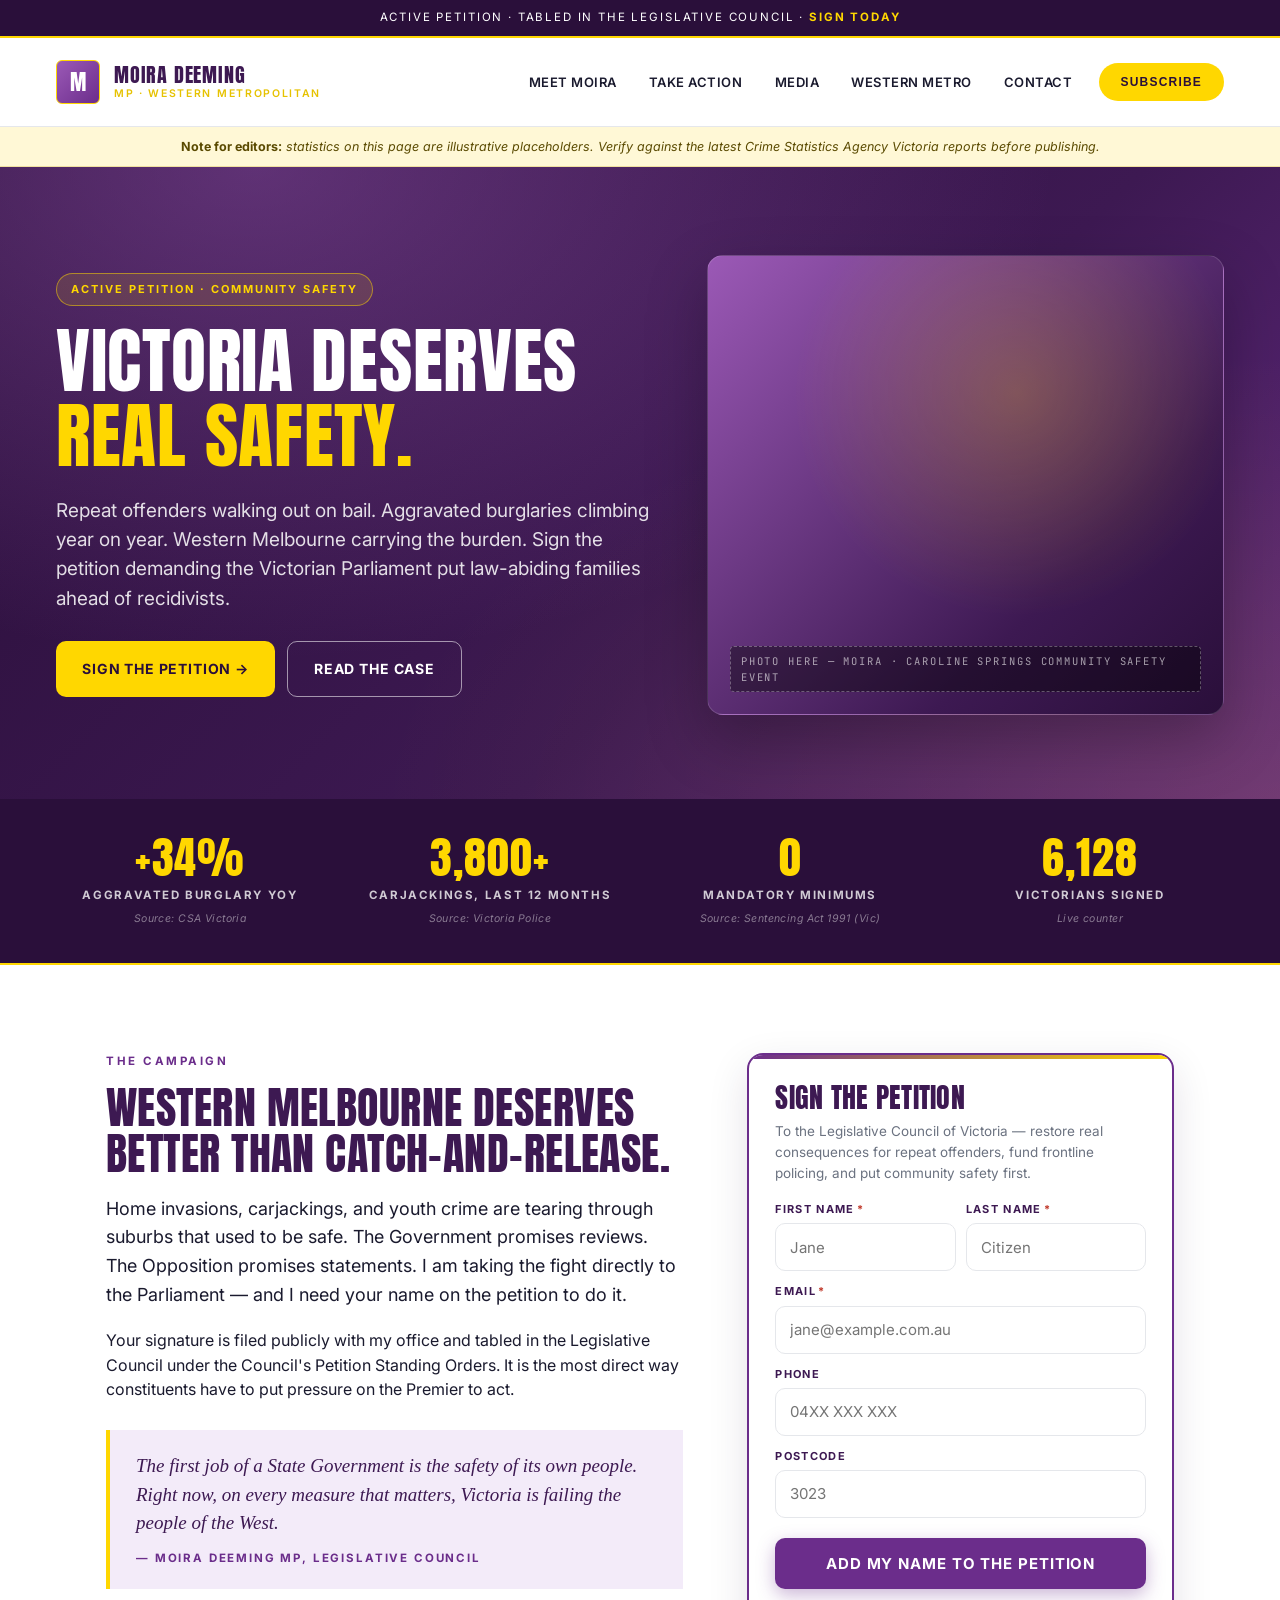
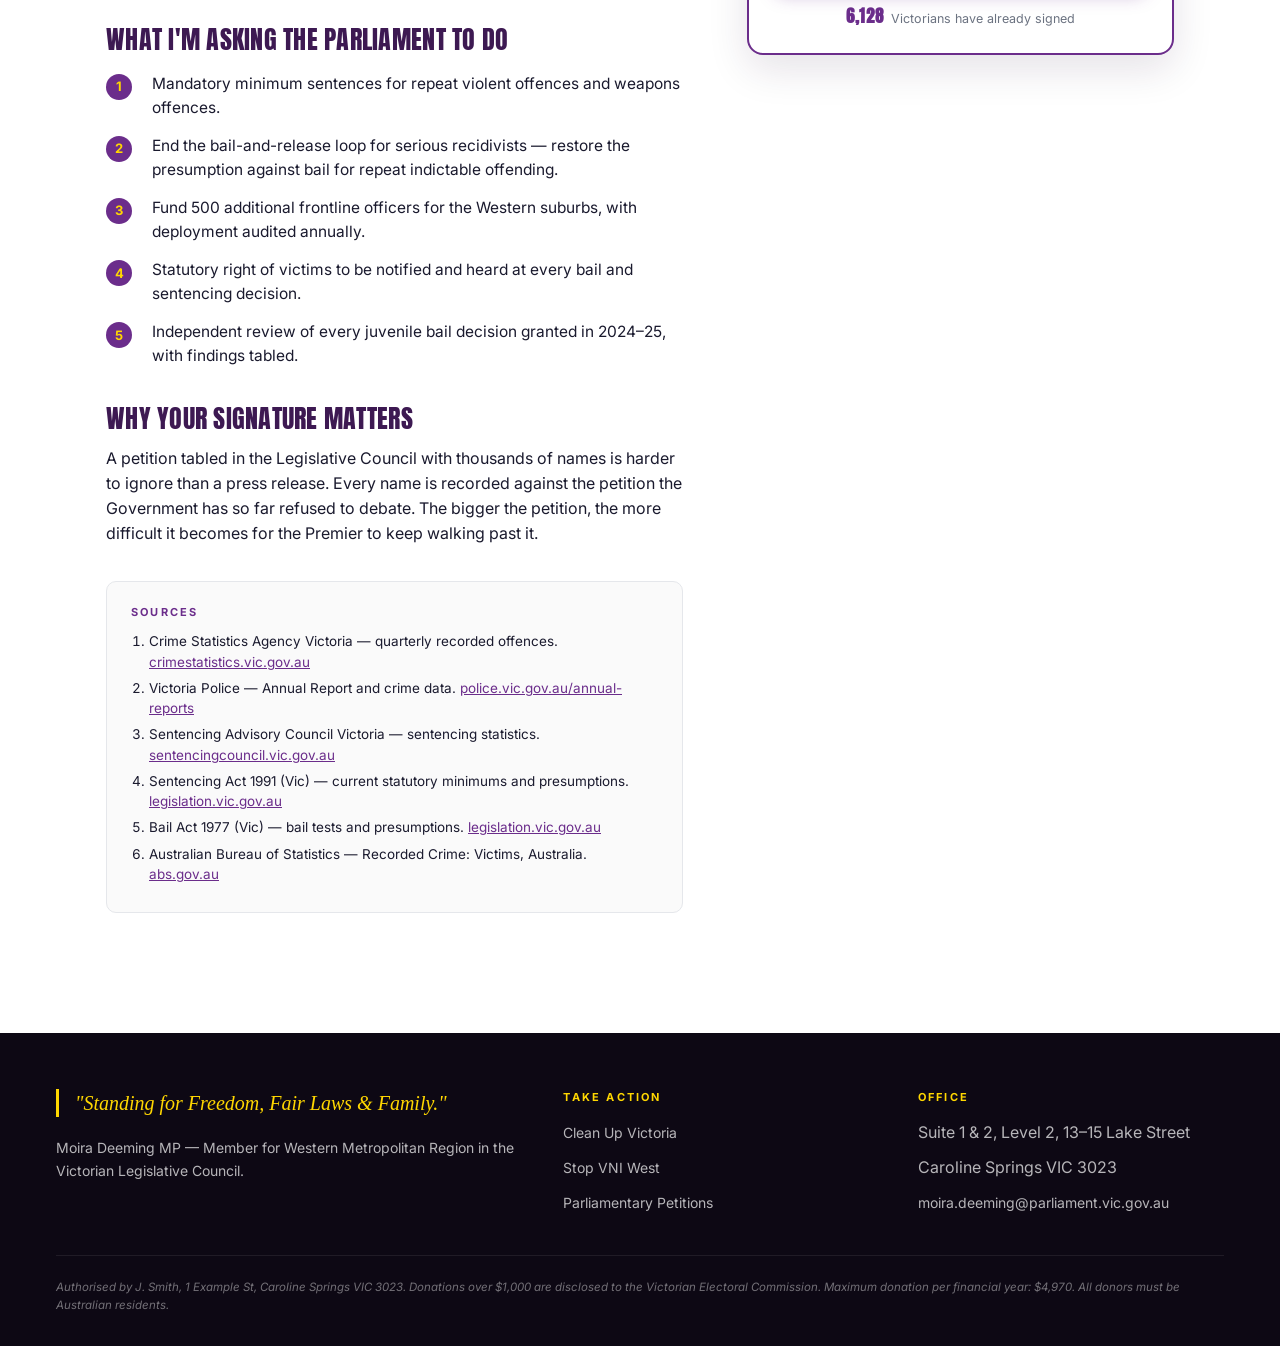
==== cleanupvictoria/index.html @ 0362445c "Rebuild petition pages: unified design, sourced facts, CN form receiver Both /cleanupvictoria and /n" ====
<!DOCTYPE html>
<html lang="en">
<head>
<meta charset="UTF-8" />
<meta name="viewport" content="width=device-width, initial-scale=1.0" />
<title>Victoria Deserves Real Safety — Sign the Petition</title>
<link rel="preconnect" href="https://fonts.googleapis.com" />
<link rel="preconnect" href="https://fonts.gstatic.com" crossorigin />
<link rel="stylesheet" href="https://fonts.googleapis.com/css2?family=Anton&family=Inter:wght@400;500;600;700;800&family=JetBrains+Mono:wght@400;500&display=swap" />
<link rel="stylesheet" href="../petition.css" />
</head>
<body>

<div class="topbar">Active Petition · Tabled in the Legislative Council · <b>Sign Today</b></div>

<nav class="nav">
  <div class="brand">
    <div class="crest">M</div>
    <div class="name">Moira Deeming<small>MP · Western Metropolitan</small></div>
  </div>
  <div class="links">
    <a href="#">Meet Moira</a>
    <a href="#">Take Action</a>
    <a href="#">Media</a>
    <a href="#">Western Metro</a>
    <a href="#">Contact</a>
    <button class="donate">Subscribe</button>
  </div>
</nav>

<div class="verify-banner">
  <b>Note for editors:</b> statistics on this page are illustrative placeholders. Verify against the latest Crime Statistics Agency Victoria reports before publishing.
</div>

<section class="hero">
  <div class="hero-grid">
    <div>
      <span class="eyebrow">Active Petition · Community Safety</span>
      <h1>Victoria deserves <span class="gold-word">real safety.</span></h1>
      <p class="lede">
        Repeat offenders walking out on bail. Aggravated burglaries climbing year on year. Western Melbourne carrying the burden. Sign the petition demanding the Victorian Parliament put law-abiding families ahead of recidivists.
      </p>
      <div class="hero-cta-row">
        <a href="#sign" class="btn btn-gold">Sign the Petition →</a>
        <a href="#why" class="btn btn-outline-white">Read the Case</a>
      </div>
    </div>
    <div class="hero-photo" aria-label="Photo placeholder — Moira at a Western Melbourne community safety event">
      <span class="photo-tag">PHOTO HERE — Moira · Caroline Springs community safety event</span>
    </div>
  </div>
</section>

<section class="stats-strip">
  <div class="stats-row">
    <div class="stat"><div class="num">+34%</div><div class="lbl">Aggravated Burglary YoY</div><div class="src">Source: CSA Victoria</div></div>
    <div class="stat"><div class="num">3,800+</div><div class="lbl">Carjackings, Last 12 Months</div><div class="src">Source: Victoria Police</div></div>
    <div class="stat"><div class="num">0</div><div class="lbl">Mandatory Minimums</div><div class="src">Source: Sentencing Act 1991 (Vic)</div></div>
    <div class="stat"><div class="num" id="stat-sigs">6,128</div><div class="lbl">Victorians Signed</div><div class="src">Live counter</div></div>
  </div>
</section>

<section class="body-grid" id="why">
  <div class="arg">
    <div class="section-label">The Campaign</div>
    <h2>Western Melbourne deserves better than catch-and-release.</h2>
    <p class="lede">
      Home invasions, carjackings, and youth crime are tearing through suburbs that used to be safe. The Government promises reviews. The Opposition promises statements. I am taking the fight directly to the Parliament — and I need your name on the petition to do it.
    </p>
    <p>
      Your signature is filed publicly with my office and tabled in the Legislative Council under the Council's Petition Standing Orders. It is the most direct way constituents have to put pressure on the Premier to act.
    </p>

    <div class="quotebox">
      The first job of a State Government is the safety of its own people. Right now, on every measure that matters, Victoria is failing the people of the West.
      <cite>— Moira Deeming MP, Legislative Council</cite>
    </div>

    <h3>What I'm asking the Parliament to do</h3>
    <ul class="points">
      <li><span class="marker">1</span><span>Mandatory minimum sentences for repeat violent offences and weapons offences.</span></li>
      <li><span class="marker">2</span><span>End the bail-and-release loop for serious recidivists — restore the presumption against bail for repeat indictable offending.</span></li>
      <li><span class="marker">3</span><span>Fund 500 additional frontline officers for the Western suburbs, with deployment audited annually.</span></li>
      <li><span class="marker">4</span><span>Statutory right of victims to be notified and heard at every bail and sentencing decision.</span></li>
      <li><span class="marker">5</span><span>Independent review of every juvenile bail decision granted in 2024–25, with findings tabled.</span></li>
    </ul>

    <h3>Why your signature matters</h3>
    <p>
      A petition tabled in the Legislative Council with thousands of names is harder to ignore than a press release. Every name is recorded against the petition the Government has so far refused to debate. The bigger the petition, the more difficult it becomes for the Premier to keep walking past it.
    </p>

    <div class="sources">
      <h4>Sources</h4>
      <ol>
        <li>Crime Statistics Agency Victoria — quarterly recorded offences. <a href="https://www.crimestatistics.vic.gov.au/" target="_blank" rel="noopener">crimestatistics.vic.gov.au</a></li>
        <li>Victoria Police — Annual Report and crime data. <a href="https://www.police.vic.gov.au/annual-reports" target="_blank" rel="noopener">police.vic.gov.au/annual-reports</a></li>
        <li>Sentencing Advisory Council Victoria — sentencing statistics. <a href="https://www.sentencingcouncil.vic.gov.au/" target="_blank" rel="noopener">sentencingcouncil.vic.gov.au</a></li>
        <li>Sentencing Act 1991 (Vic) — current statutory minimums and presumptions. <a href="https://www.legislation.vic.gov.au/in-force/acts/sentencing-act-1991" target="_blank" rel="noopener">legislation.vic.gov.au</a></li>
        <li>Bail Act 1977 (Vic) — bail tests and presumptions. <a href="https://www.legislation.vic.gov.au/in-force/acts/bail-act-1977" target="_blank" rel="noopener">legislation.vic.gov.au</a></li>
        <li>Australian Bureau of Statistics — Recorded Crime: Victims, Australia. <a href="https://www.abs.gov.au/statistics/people/crime-and-justice" target="_blank" rel="noopener">abs.gov.au</a></li>
      </ol>
    </div>
  </div>

  <aside class="petition-wrap" id="sign">
    <div class="petition">
      <div id="petition-form-wrap">
        <h3>Sign the Petition</h3>
        <p class="pet-lede">
          To the Legislative Council of Victoria — restore real consequences for repeat offenders, fund frontline policing, and put community safety first.
        </p>

        <form id="pet-form" novalidate>
          <div class="row-2">
            <div class="field">
              <label for="f-first">First Name<span class="req">*</span></label>
              <input id="f-first" name="first_name" autocomplete="given-name" placeholder="Jane" />
              <span class="err" id="e-first" style="display:none">Required</span>
            </div>
            <div class="field">
              <label for="f-last">Last Name<span class="req">*</span></label>
              <input id="f-last" name="last_name" autocomplete="family-name" placeholder="Citizen" />
              <span class="err" id="e-last" style="display:none">Required</span>
            </div>
          </div>

          <div class="field">
            <label for="f-email">Email<span class="req">*</span></label>
            <input id="f-email" name="email" type="email" autocomplete="email" placeholder="jane@example.com.au" />
            <span class="err" id="e-email" style="display:none">Valid email required</span>
          </div>

          <div class="field">
            <label for="f-phone">Phone</label>
            <input id="f-phone" name="phone" type="tel" autocomplete="tel" placeholder="04XX XXX XXX" />
          </div>

          <div class="field">
            <label for="f-postcode">Postcode</label>
            <input id="f-postcode" name="postcode" inputmode="numeric" maxlength="4" autocomplete="postal-code" placeholder="3023" />
          </div>

          <button class="sign-btn" type="submit" id="f-submit">Add My Name to the Petition</button>
          <div class="counter">
            <b id="form-counter">6,128</b> Victorians have already signed
          </div>
          <div class="fail-msg" id="fail-msg" style="display:none">
            We couldn't submit your signature. Please check your connection and try again.
          </div>
        </form>
      </div>

      <div id="petition-thanks" style="display:none">
        <div class="thanks">
          <div class="thanks-tick">✓</div>
          <h3 id="thanks-name">Thank you.</h3>
          <p>Your signature has been added to the petition. Now help build the pressure — share it with your community.</p>
          <div class="share-row">
            <button onclick="window.open('https://www.facebook.com/sharer/sharer.php?u=' + encodeURIComponent(location.href), '_blank')">Facebook</button>
            <button onclick="window.open('https://twitter.com/intent/tweet?url=' + encodeURIComponent(location.href) + '&text=' + encodeURIComponent('I just signed the petition: Victoria deserves real safety.'), '_blank')">Post</button>
            <button id="copy-btn">Copy Link</button>
          </div>
        </div>
      </div>
    </div>
  </aside>
</section>

<footer class="footer">
  <div class="footer-grid">
    <div>
      <div class="pull">"Standing for Freedom, Fair Laws &amp; Family."</div>
      <p>Moira Deeming MP — Member for Western Metropolitan Region in the Victorian Legislative Council.</p>
    </div>
    <div>
      <h5>Take Action</h5>
      <ul>
        <li><a href="/cleanupvictoria">Clean Up Victoria</a></li>
        <li><a href="/notowers">Stop VNI West</a></li>
        <li><a href="#">Parliamentary Petitions</a></li>
      </ul>
    </div>
    <div>
      <h5>Office</h5>
      <ul>
        <li>Suite 1 &amp; 2, Level 2, 13–15 Lake Street</li>
        <li>Caroline Springs VIC 3023</li>
        <li><a href="mailto:moira.deeming@parliament.vic.gov.au">moira.deeming@parliament.vic.gov.au</a></li>
      </ul>
    </div>
  </div>
  <div class="vec">
    Authorised by J. Smith, 1 Example St, Caroline Springs VIC 3023.
    Donations over $1,000 are disclosed to the Victorian Electoral Commission.
    Maximum donation per financial year: $4,970. All donors must be Australian residents.
  </div>
</footer>

<script>
  (function () {
    var RECEIVER = 'https://teller.campaignnucleus.com/forms/receiver/d773f558-7154-4c62-9d50-731d0548a97b';

    // Live counter
    var counter = 6128;
    var counterEls = [document.getElementById('stat-sigs'), document.getElementById('form-counter')];
    function render() {
      counterEls.forEach(function (el) { if (el) el.textContent = counter.toLocaleString(); });
    }
    setInterval(function () { counter += Math.floor(Math.random() * 3) + 1; render(); }, 5000);
    render();

    // Postcode digits-only
    var postI = document.getElementById('f-postcode');
    postI.addEventListener('input', function () { postI.value = postI.value.replace(/\D/g, '').slice(0, 4); });

    function showErr(id, on) {
      var e = document.getElementById('e-' + id);
      var f = document.getElementById('f-' + id);
      if (e) e.style.display = on ? 'block' : 'none';
      if (f) f.classList.toggle('error', on);
    }

    var form = document.getElementById('pet-form');
    var btn = document.getElementById('f-submit');
    var fail = document.getElementById('fail-msg');

    form.addEventListener('submit', function (e) {
      e.preventDefault();
      fail.style.display = 'none';

      var first = document.getElementById('f-first').value.trim();
      var last = document.getElementById('f-last').value.trim();
      var email = document.getElementById('f-email').value.trim();

      var ok = true;
      if (!first) { showErr('first', true); ok = false; } else showErr('first', false);
      if (!last) { showErr('last', true); ok = false; } else showErr('last', false);
      if (!/.+@.+\..+/.test(email)) { showErr('email', true); ok = false; } else showErr('email', false);
      if (!ok) return;

      btn.disabled = true; btn.textContent = 'Submitting…';

      var fd = new FormData(form);

      fetch(RECEIVER, { method: 'POST', body: fd, mode: 'no-cors' })
        .then(function () {
          document.getElementById('petition-form-wrap').style.display = 'none';
          document.getElementById('petition-thanks').style.display = 'block';
          document.getElementById('thanks-name').textContent = 'Thank you, ' + (first || 'friend') + '.';
          counter += 1; render();
        })
        .catch(function () {
          btn.disabled = false; btn.textContent = 'Add My Name to the Petition';
          fail.style.display = 'block';
        });
    });

    var copyBtn = document.getElementById('copy-btn');
    if (copyBtn) {
      copyBtn.addEventListener('click', function (e) {
        if (navigator.clipboard) navigator.clipboard.writeText(location.href);
        e.currentTarget.textContent = 'Copied';
        setTimeout(function () { e.currentTarget.textContent = 'Copy Link'; }, 1500);
      });
    }
  })();
</script>

</body>
</html>
---- petition.css ----
/* Shared petition page styles — Moira Deeming MP campaigns */

:root {
  --purple: #6B2D8B;
  --purple-deep: #3D1952;
  --purple-darkest: #2A0F3A;
  --purple-accent: #9B59B6;
  --purple-faint: #F3EBF9;
  --gold: #FFD700;
  --gold-dark: #E6C200;
  --white: #FFFFFF;
  --charcoal: #1A1A2E;
  --grey: #6B7280;
  --grey-light: #E5E7EB;
  --red: #c0392b;
}

* { box-sizing: border-box; -webkit-tap-highlight-color: transparent; }
html, body { margin: 0; padding: 0; }
body {
  background: #fff;
  color: var(--charcoal);
  font-family: 'Inter', system-ui, -apple-system, sans-serif;
  font-size: 16px;
  line-height: 1.55;
  -webkit-font-smoothing: antialiased;
  text-rendering: optimizeLegibility;
}
a { color: var(--purple); }

/* ── Top bar ── */
.topbar {
  background: var(--purple-darkest);
  color: #fff;
  padding: 9px 0;
  font-size: 11.5px;
  letter-spacing: 0.16em;
  text-transform: uppercase;
  text-align: center;
  border-bottom: 2px solid var(--gold);
}
.topbar b { color: var(--gold); font-weight: 700; }

/* ── Nav ── */
.nav {
  background: #fff;
  border-bottom: 1px solid var(--grey-light);
  padding: 22px 56px;
  display: flex;
  align-items: center;
  justify-content: space-between;
}
.nav .brand { display: flex; align-items: center; gap: 14px; cursor: pointer; }
.nav .crest {
  width: 44px; height: 44px;
  border-radius: 6px;
  background: linear-gradient(135deg, var(--purple-accent), var(--purple));
  color: #fff;
  display: flex; align-items: center; justify-content: center;
  font-family: 'Anton', sans-serif;
  font-size: 22px;
  border: 1.5px solid var(--gold);
}
.nav .name {
  font-family: 'Anton', sans-serif;
  font-size: 20px;
  letter-spacing: 0.04em;
  text-transform: uppercase;
  color: var(--purple-deep);
  line-height: 1;
}
.nav .name small {
  display: block;
  font-family: 'Inter', sans-serif;
  font-size: 10.5px;
  font-weight: 600;
  letter-spacing: 0.16em;
  color: var(--gold-dark);
  text-transform: uppercase;
  margin-top: 4px;
}
.nav .links { display: flex; gap: 4px; align-items: center; }
.nav .links a {
  color: var(--charcoal);
  text-decoration: none;
  font-size: 13px;
  font-weight: 600;
  letter-spacing: 0.04em;
  text-transform: uppercase;
  padding: 10px 14px;
  border-radius: 6px;
}
.nav .links a:hover { background: var(--purple-faint); color: var(--purple-deep); }
.nav .donate {
  margin-left: 8px;
  background: var(--gold);
  color: var(--purple-darkest);
  padding: 12px 22px;
  border-radius: 999px;
  font-size: 12px;
  font-weight: 800;
  letter-spacing: 0.1em;
  text-transform: uppercase;
  border: none;
  cursor: pointer;
  transition: background 0.15s, transform 0.12s;
}
.nav .donate:hover { background: var(--gold-dark); transform: translateY(-1px); }

/* ── Hero ── */
.hero {
  position: relative;
  padding: 88px 56px 84px;
  color: #fff;
  overflow: hidden;
  background:
    radial-gradient(ellipse at 20% 0%, rgba(155,89,182,0.45), transparent 55%),
    radial-gradient(ellipse at 100% 100%, rgba(255,215,0,0.1), transparent 50%),
    linear-gradient(135deg, var(--purple-darkest), var(--purple-deep) 60%, var(--purple) 110%);
}
.hero-grid {
  max-width: 1180px;
  margin: 0 auto;
  display: grid;
  grid-template-columns: 1.15fr 1fr;
  gap: 56px;
  align-items: center;
}
.eyebrow {
  display: inline-block;
  font-family: 'Inter', sans-serif;
  font-size: 11px;
  font-weight: 700;
  letter-spacing: 0.18em;
  text-transform: uppercase;
  color: var(--gold);
  background: rgba(255,215,0,0.12);
  border: 1px solid rgba(255,215,0,0.5);
  padding: 7px 14px;
  border-radius: 999px;
  margin-bottom: 18px;
  white-space: nowrap;
}
.hero h1 {
  font-family: 'Anton', sans-serif;
  font-weight: 400;
  font-size: clamp(44px, 5.6vw, 72px);
  line-height: 1.04;
  letter-spacing: 0.01em;
  text-transform: uppercase;
  margin: 0 0 22px;
  color: #fff;
  text-wrap: balance;
}
.hero h1 .gold-word { color: var(--gold); }
.hero .lede {
  font-size: 19px;
  line-height: 1.55;
  color: rgba(255,255,255,0.86);
  max-width: 56ch;
  margin: 0 0 28px;
}
.hero-cta-row { display: flex; gap: 12px; flex-wrap: wrap; }

/* Hero image placeholder — drop in real photography here */
.hero-photo {
  height: 460px;
  border-radius: 16px;
  background:
    radial-gradient(circle at 60% 30%, rgba(255,215,0,0.22), transparent 50%),
    linear-gradient(135deg, var(--purple-accent), var(--purple-deep) 70%, var(--purple-darkest));
  border: 1px solid rgba(255,255,255,0.15);
  position: relative;
  overflow: hidden;
  display: flex;
  align-items: flex-end;
  padding: 22px;
  box-shadow: 0 24px 60px rgba(0,0,0,0.25);
}
.hero-photo .photo-tag {
  font-family: 'JetBrains Mono', 'SF Mono', monospace;
  font-size: 10.5px;
  letter-spacing: 0.18em;
  color: rgba(255,255,255,0.6);
  text-transform: uppercase;
  background: rgba(0,0,0,0.4);
  border: 1px dashed rgba(255,255,255,0.3);
  padding: 6px 10px;
  border-radius: 4px;
}

/* ── Buttons ── */
.btn {
  display: inline-flex; align-items: center; justify-content: center;
  gap: 8px;
  font-family: 'Inter', sans-serif;
  font-weight: 700;
  font-size: 14px;
  letter-spacing: 0.06em;
  text-transform: uppercase;
  padding: 16px 26px;
  border-radius: 10px;
  border: none;
  cursor: pointer;
  text-decoration: none;
  transition: background 0.15s, transform 0.12s, box-shadow 0.12s;
}
.btn-gold { background: var(--gold); color: var(--purple-darkest); }
.btn-gold:hover { background: var(--gold-dark); transform: translateY(-1px); }
.btn-outline-white {
  background: transparent; color: #fff;
  border: 1.5px solid rgba(255,255,255,0.55);
}
.btn-outline-white:hover { background: rgba(255,255,255,0.06); border-color: #fff; }
.btn-purple {
  background: var(--purple); color: #fff;
  box-shadow: 0 6px 18px rgba(107,45,139,0.35);
}
.btn-purple:hover { background: var(--purple-deep); }

/* ── Verify-stats banner ── */
.verify-banner {
  background: #fff8d6;
  border-bottom: 1px solid #f0e0a0;
  color: #5a4a00;
  text-align: center;
  font-size: 12.5px;
  padding: 10px 24px;
  font-style: italic;
}
.verify-banner b { font-style: normal; font-weight: 700; }

/* ── Stats strip ── */
.stats-strip {
  background: var(--purple-darkest);
  color: #fff;
  padding: 36px 56px;
  border-bottom: 2px solid var(--gold);
}
.stats-row {
  max-width: 1180px;
  margin: 0 auto;
  display: grid;
  grid-template-columns: repeat(4, 1fr);
  gap: 32px;
}
.stat { text-align: center; }
.stat .num {
  font-family: 'Anton', sans-serif;
  font-size: 44px;
  color: var(--gold);
  letter-spacing: 0.02em;
  line-height: 1;
  font-variant-numeric: tabular-nums;
}
.stat .lbl {
  margin-top: 8px;
  font-size: 11.5px;
  font-weight: 700;
  letter-spacing: 0.14em;
  text-transform: uppercase;
  color: rgba(255,255,255,0.78);
}
.stat .src {
  margin-top: 6px;
  font-size: 10.5px;
  letter-spacing: 0.04em;
  color: rgba(255,255,255,0.45);
  font-style: italic;
}

/* ── Body grid ── */
.body-grid {
  max-width: 1180px;
  margin: 0 auto;
  padding: 88px 56px;
  display: grid;
  grid-template-columns: 1.15fr 0.85fr;
  gap: 64px;
  align-items: start;
}
.arg .section-label {
  font-family: 'Inter', sans-serif;
  font-size: 11.5px;
  font-weight: 700;
  letter-spacing: 0.22em;
  text-transform: uppercase;
  color: var(--purple);
  margin-bottom: 14px;
}
.arg h2 {
  font-family: 'Anton', sans-serif;
  font-weight: 400;
  font-size: 44px;
  line-height: 1.04;
  margin: 0 0 18px;
  color: var(--purple-deep);
  letter-spacing: 0.01em;
  text-transform: uppercase;
  text-wrap: balance;
}
.arg h3 {
  font-family: 'Anton', sans-serif;
  font-weight: 400;
  font-size: 26px;
  line-height: 1.1;
  margin: 36px 0 14px;
  color: var(--purple-deep);
  letter-spacing: 0.01em;
  text-transform: uppercase;
}
.arg p { margin: 0 0 18px; color: var(--charcoal); font-size: 16px; }
.arg p.lede { font-size: 18px; line-height: 1.6; color: var(--charcoal); }

.arg ul.points {
  list-style: none; padding: 0; margin: 18px 0 24px;
  display: flex; flex-direction: column; gap: 14px;
}
.arg ul.points li {
  display: grid; grid-template-columns: 32px 1fr; gap: 14px;
  font-size: 15.5px;
  line-height: 1.55;
}
.arg ul.points .marker {
  width: 26px; height: 26px;
  background: var(--purple);
  color: var(--gold);
  border-radius: 999px;
  display: flex; align-items: center; justify-content: center;
  font-weight: 700;
  font-size: 13px;
  margin-top: 2px;
  flex-shrink: 0;
}

.quotebox {
  background: var(--purple-faint);
  border-left: 4px solid var(--gold);
  padding: 22px 26px;
  margin: 28px 0;
  font-family: Georgia, serif;
  font-style: italic;
  font-size: 19px;
  line-height: 1.5;
  color: var(--purple-deep);
}
.quotebox cite {
  display: block;
  margin-top: 12px;
  font-family: 'Inter', sans-serif;
  font-style: normal;
  font-size: 11.5px;
  font-weight: 700;
  letter-spacing: 0.16em;
  text-transform: uppercase;
  color: var(--purple);
}

/* ── Sources block ── */
.sources {
  margin-top: 36px;
  padding: 22px 24px;
  background: #fafafa;
  border: 1px solid var(--grey-light);
  border-radius: 10px;
  font-size: 13.5px;
  color: var(--charcoal);
}
.sources h4 {
  font-size: 11px; font-weight: 700;
  letter-spacing: 0.2em; text-transform: uppercase;
  color: var(--purple); margin: 0 0 10px;
}
.sources ol { padding-left: 18px; margin: 0; }
.sources li { margin-bottom: 6px; line-height: 1.5; }
.sources a { color: var(--purple); text-decoration: underline; }

/* ── Petition card ── */
.petition-wrap { position: sticky; top: 32px; }
.petition {
  background: #fff;
  border: 2px solid var(--purple);
  border-radius: 16px;
  padding: 28px 26px 24px;
  box-shadow: 0 14px 40px rgba(42,15,58,0.12);
  position: relative;
  overflow: hidden;
}
.petition::before {
  content: '';
  position: absolute; top: 0; left: 0; right: 0; height: 4px;
  background: linear-gradient(90deg, var(--purple), var(--gold));
}
.petition h3 {
  font-family: 'Anton', sans-serif;
  font-weight: 400;
  font-size: 28px;
  line-height: 1.05;
  letter-spacing: 0.01em;
  margin: 0 0 8px;
  color: var(--purple-deep);
  text-transform: uppercase;
}
.petition .pet-lede {
  font-size: 13.5px;
  line-height: 1.55;
  color: var(--grey);
  margin: 0 0 18px;
}
.field {
  margin-bottom: 12px;
  display: flex; flex-direction: column; gap: 5px;
}
.field label {
  font-size: 11px;
  font-weight: 700;
  letter-spacing: 0.12em;
  text-transform: uppercase;
  color: var(--purple-deep);
}
.field label .req { color: var(--red); margin-left: 2px; }
.field input {
  height: 48px;
  padding: 0 14px;
  font-family: 'Inter', sans-serif;
  font-size: 15px;
  border: 1.5px solid var(--grey-light);
  border-radius: 10px;
  background: #fff;
  outline: none;
  transition: border-color 0.12s;
  width: 100%;
}
.field input:focus { border-color: var(--purple); }
.field input.error { border-color: var(--red); background: #fef0ef; }
.field .err { font-size: 11.5px; color: var(--red); font-weight: 500; }
.row-2 { display: grid; grid-template-columns: 1fr 1fr; gap: 10px; }
.sign-btn {
  width: 100%;
  margin-top: 8px;
  background: var(--purple);
  color: #fff;
  border: none;
  padding: 16px;
  font-family: 'Inter', sans-serif;
  font-weight: 700;
  font-size: 15px;
  letter-spacing: 0.06em;
  text-transform: uppercase;
  border-radius: 10px;
  cursor: pointer;
  transition: background 0.15s;
  box-shadow: 0 6px 18px rgba(107,45,139,0.35);
}
.sign-btn:hover { background: var(--purple-deep); }
.sign-btn:disabled { opacity: 0.65; cursor: wait; }
.counter {
  text-align: center;
  margin-top: 14px;
  font-size: 12.5px;
  color: var(--grey);
}
.counter b {
  color: var(--purple);
  font-family: 'Anton', sans-serif;
  font-size: 17px;
  letter-spacing: 0.04em;
  margin-right: 4px;
  font-variant-numeric: tabular-nums;
}

/* Thank-you state */
.thanks { text-align: center; padding: 8px 4px 4px; }
.thanks-tick {
  width: 64px; height: 64px;
  border-radius: 999px;
  background: linear-gradient(135deg, #38c172, #1f9d55);
  margin: 0 auto 14px;
  display: flex; align-items: center; justify-content: center;
  color: #fff;
  font-size: 28px;
  font-weight: 700;
  box-shadow: 0 6px 20px rgba(31,157,85,0.3);
  animation: pop 0.4s cubic-bezier(.5,1.5,.5,1);
}
@keyframes pop { 0% { transform: scale(0); } 100% { transform: scale(1); } }
.thanks h3 {
  font-family: 'Anton', sans-serif;
  font-weight: 400;
  font-size: 28px;
  margin: 0 0 8px;
  color: var(--purple-deep);
  text-transform: uppercase;
}
.thanks p { font-size: 13.5px; color: var(--charcoal); line-height: 1.55; margin: 0 0 18px; }
.share-row { display: flex; gap: 8px; margin-top: 8px; }
.share-row button {
  flex: 1;
  padding: 11px;
  font-size: 11px; font-weight: 700;
  letter-spacing: 0.08em; text-transform: uppercase;
  background: var(--purple-faint); color: var(--purple);
  border: none; border-radius: 8px;
  cursor: pointer;
}
.share-row button:hover { background: var(--purple); color: #fff; }
.fail-msg {
  margin-top: 12px;
  padding: 10px 14px;
  background: #fef0ef;
  border: 1px solid #f5c6c2;
  border-radius: 8px;
  color: var(--red);
  font-size: 13px;
}

/* ── Footer ── */
.footer {
  background: #0d0814;
  color: rgba(255,255,255,0.7);
  padding: 56px 56px 32px;
  margin-top: 32px;
}
.footer-grid {
  max-width: 1180px;
  margin: 0 auto;
  display: grid;
  grid-template-columns: 1.5fr 1fr 1fr;
  gap: 48px;
}
.footer h5 {
  font-size: 11px; letter-spacing: 0.2em;
  text-transform: uppercase; font-weight: 700;
  color: var(--gold);
  margin: 0 0 14px;
}
.footer .pull {
  font-family: Georgia, serif;
  font-style: italic;
  font-size: 20px;
  line-height: 1.4;
  color: var(--gold);
  border-left: 3px solid var(--gold);
  padding-left: 16px;
  margin-bottom: 20px;
}
.footer p { font-size: 14px; line-height: 1.6; margin: 0 0 14px; }
.footer ul { list-style: none; padding: 0; margin: 0; display: flex; flex-direction: column; gap: 10px; }
.footer ul a { color: rgba(255,255,255,0.7); text-decoration: none; font-size: 14px; }
.footer ul a:hover { color: var(--gold); }
.footer .vec {
  max-width: 1180px;
  margin: 40px auto 0;
  border-top: 1px solid rgba(255,255,255,0.08);
  padding-top: 22px;
  font-size: 11.5px;
  font-style: italic;
  color: rgba(255,255,255,0.42);
  line-height: 1.6;
}

/* ── Responsive ── */
@media (max-width: 1023px) {
  .nav { padding: 16px 20px; }
  .nav .links { display: none; }
  .hero { padding: 56px 20px 64px; }
  .hero-grid { grid-template-columns: 1fr; gap: 36px; }
  .hero-photo { height: 280px; }
  .stats-strip { padding: 28px 20px; }
  .stats-row { grid-template-columns: 1fr 1fr; gap: 24px; }
  .body-grid { grid-template-columns: 1fr; gap: 40px; padding: 56px 20px; }
  .petition-wrap { position: static; }
  .footer { padding: 40px 20px 24px; }
  .footer-grid { grid-template-columns: 1fr; gap: 32px; }
}
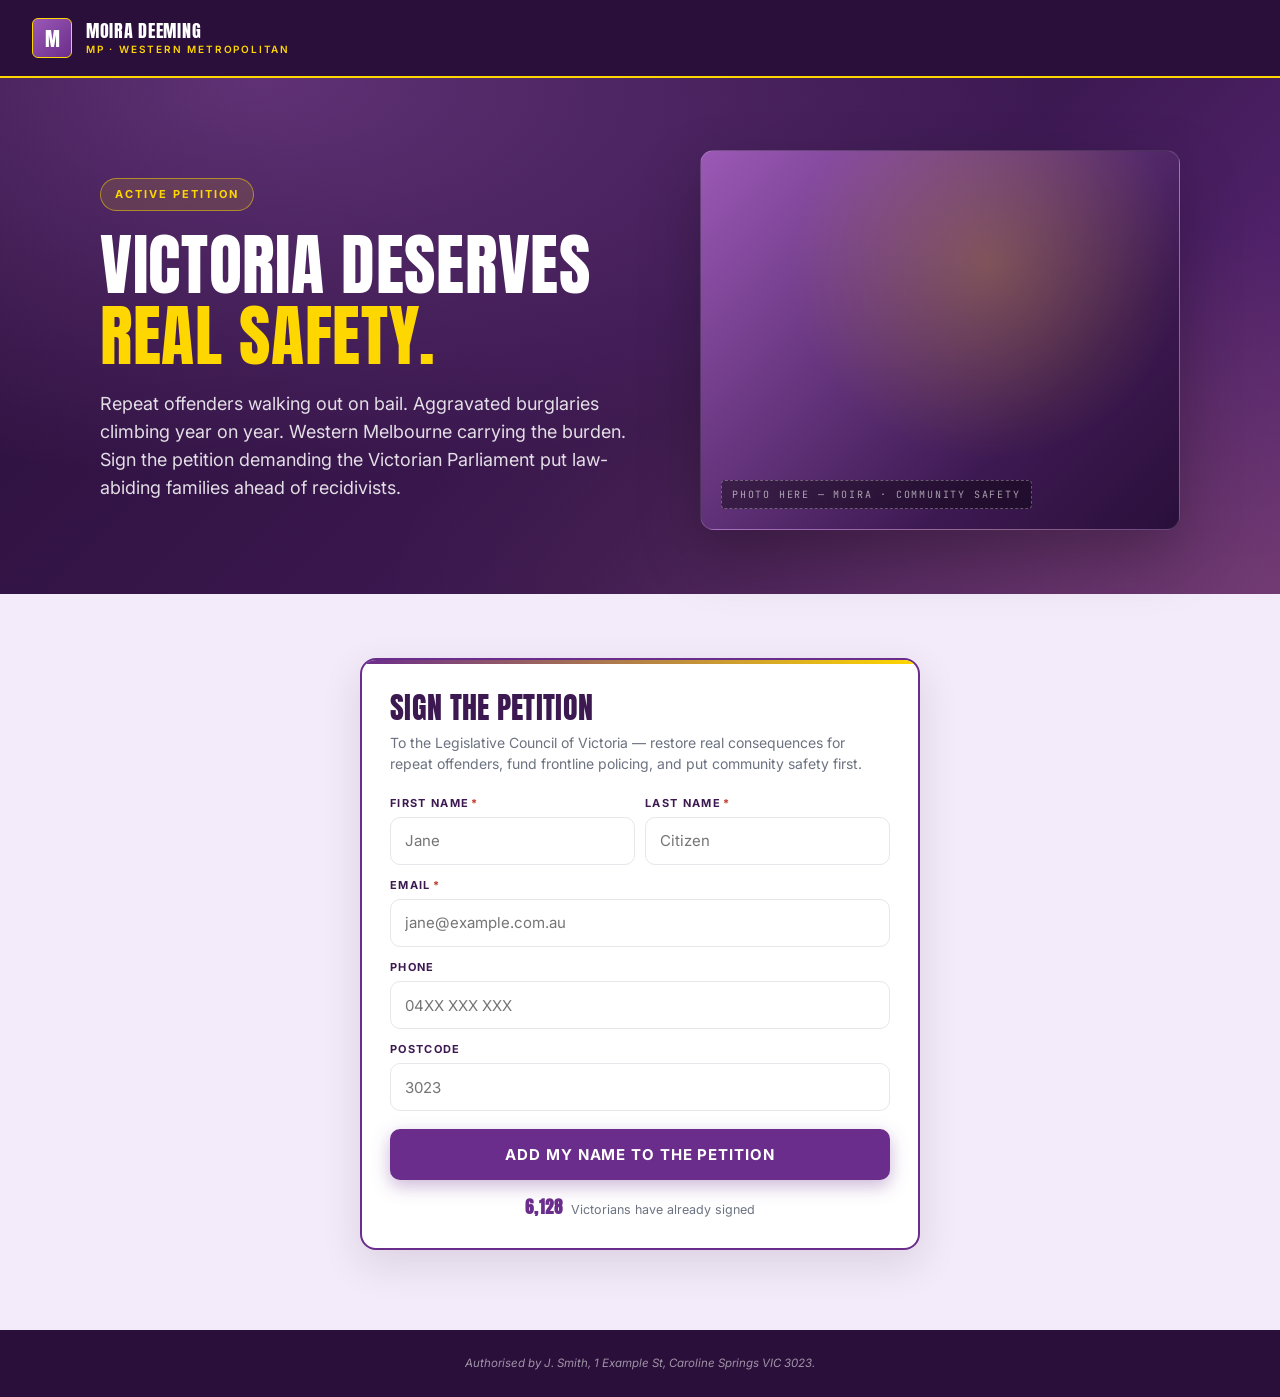
==== commit 293d5530: "Strip pages to pure petition: brand strip, hero, form, authorised-by Removed the nav menu, the argum" ====
--- a/cleanupvictoria/index.html
+++ b/cleanupvictoria/index.html
@@ -11,206 +11,103 @@
 </head>
 <body>
 
-<div class="topbar">Active Petition · Tabled in the Legislative Council · <b>Sign Today</b></div>
-
-<nav class="nav">
-  <div class="brand">
-    <div class="crest">M</div>
-    <div class="name">Moira Deeming<small>MP · Western Metropolitan</small></div>
-  </div>
-  <div class="links">
-    <a href="#">Meet Moira</a>
-    <a href="#">Take Action</a>
-    <a href="#">Media</a>
-    <a href="#">Western Metro</a>
-    <a href="#">Contact</a>
-    <button class="donate">Subscribe</button>
-  </div>
-</nav>
-
-<div class="verify-banner">
-  <b>Note for editors:</b> statistics on this page are illustrative placeholders. Verify against the latest Crime Statistics Agency Victoria reports before publishing.
-</div>
+<header class="brand-strip">
+  <div class="crest">M</div>
+  <div class="name">Moira Deeming<small>MP · Western Metropolitan</small></div>
+</header>
 
 <section class="hero">
   <div class="hero-grid">
     <div>
-      <span class="eyebrow">Active Petition · Community Safety</span>
+      <span class="eyebrow">Active Petition</span>
       <h1>Victoria deserves <span class="gold-word">real safety.</span></h1>
       <p class="lede">
         Repeat offenders walking out on bail. Aggravated burglaries climbing year on year. Western Melbourne carrying the burden. Sign the petition demanding the Victorian Parliament put law-abiding families ahead of recidivists.
       </p>
-      <div class="hero-cta-row">
-        <a href="#sign" class="btn btn-gold">Sign the Petition →</a>
-        <a href="#why" class="btn btn-outline-white">Read the Case</a>
-      </div>
     </div>
-    <div class="hero-photo" aria-label="Photo placeholder — Moira at a Western Melbourne community safety event">
-      <span class="photo-tag">PHOTO HERE — Moira · Caroline Springs community safety event</span>
+    <div class="hero-photo" aria-label="Photo placeholder">
+      <span class="photo-tag">PHOTO HERE — Moira · community safety</span>
     </div>
   </div>
 </section>
 
-<section class="stats-strip">
-  <div class="stats-row">
-    <div class="stat"><div class="num">+34%</div><div class="lbl">Aggravated Burglary YoY</div><div class="src">Source: CSA Victoria</div></div>
-    <div class="stat"><div class="num">3,800+</div><div class="lbl">Carjackings, Last 12 Months</div><div class="src">Source: Victoria Police</div></div>
-    <div class="stat"><div class="num">0</div><div class="lbl">Mandatory Minimums</div><div class="src">Source: Sentencing Act 1991 (Vic)</div></div>
-    <div class="stat"><div class="num" id="stat-sigs">6,128</div><div class="lbl">Victorians Signed</div><div class="src">Live counter</div></div>
+<section class="petition-section">
+  <div class="petition">
+    <div id="petition-form-wrap">
+      <h2>Sign the Petition</h2>
+      <p class="pet-lede">
+        To the Legislative Council of Victoria — restore real consequences for repeat offenders, fund frontline policing, and put community safety first.
+      </p>
+
+      <form id="pet-form" novalidate>
+        <div class="row-2">
+          <div class="field">
+            <label for="f-first">First Name<span class="req">*</span></label>
+            <input id="f-first" name="first_name" autocomplete="given-name" placeholder="Jane" />
+            <span class="err" id="e-first" style="display:none">Required</span>
+          </div>
+          <div class="field">
+            <label for="f-last">Last Name<span class="req">*</span></label>
+            <input id="f-last" name="last_name" autocomplete="family-name" placeholder="Citizen" />
+            <span class="err" id="e-last" style="display:none">Required</span>
+          </div>
+        </div>
+
+        <div class="field">
+          <label for="f-email">Email<span class="req">*</span></label>
+          <input id="f-email" name="email" type="email" autocomplete="email" placeholder="jane@example.com.au" />
+          <span class="err" id="e-email" style="display:none">Valid email required</span>
+        </div>
+
+        <div class="field">
+          <label for="f-phone">Phone</label>
+          <input id="f-phone" name="phone" type="tel" autocomplete="tel" placeholder="04XX XXX XXX" />
+        </div>
+
+        <div class="field">
+          <label for="f-postcode">Postcode</label>
+          <input id="f-postcode" name="postcode" inputmode="numeric" maxlength="4" autocomplete="postal-code" placeholder="3023" />
+        </div>
+
+        <button class="sign-btn" type="submit" id="f-submit">Add My Name to the Petition</button>
+        <div class="counter">
+          <b id="form-counter">6,128</b> Victorians have already signed
+        </div>
+        <div class="fail-msg" id="fail-msg" style="display:none">
+          We couldn't submit your signature. Please check your connection and try again.
+        </div>
+      </form>
+    </div>
+
+    <div id="petition-thanks" style="display:none">
+      <div class="thanks">
+        <div class="thanks-tick">✓</div>
+        <h3 id="thanks-name">Thank you.</h3>
+        <p>Your signature has been added. Now help build the pressure — share it with your community.</p>
+        <div class="share-row">
+          <button type="button" onclick="window.open('https://www.facebook.com/sharer/sharer.php?u=' + encodeURIComponent(location.href), '_blank')">Facebook</button>
+          <button type="button" onclick="window.open('https://twitter.com/intent/tweet?url=' + encodeURIComponent(location.href) + '&text=' + encodeURIComponent('I just signed the petition: Victoria deserves real safety.'), '_blank')">Post</button>
+          <button type="button" id="copy-btn">Copy Link</button>
+        </div>
+      </div>
+    </div>
   </div>
 </section>
 
-<section class="body-grid" id="why">
-  <div class="arg">
-    <div class="section-label">The Campaign</div>
-    <h2>Western Melbourne deserves better than catch-and-release.</h2>
-    <p class="lede">
-      Home invasions, carjackings, and youth crime are tearing through suburbs that used to be safe. The Government promises reviews. The Opposition promises statements. I am taking the fight directly to the Parliament — and I need your name on the petition to do it.
-    </p>
-    <p>
-      Your signature is filed publicly with my office and tabled in the Legislative Council under the Council's Petition Standing Orders. It is the most direct way constituents have to put pressure on the Premier to act.
-    </p>
-
-    <div class="quotebox">
-      The first job of a State Government is the safety of its own people. Right now, on every measure that matters, Victoria is failing the people of the West.
-      <cite>— Moira Deeming MP, Legislative Council</cite>
-    </div>
-
-    <h3>What I'm asking the Parliament to do</h3>
-    <ul class="points">
-      <li><span class="marker">1</span><span>Mandatory minimum sentences for repeat violent offences and weapons offences.</span></li>
-      <li><span class="marker">2</span><span>End the bail-and-release loop for serious recidivists — restore the presumption against bail for repeat indictable offending.</span></li>
-      <li><span class="marker">3</span><span>Fund 500 additional frontline officers for the Western suburbs, with deployment audited annually.</span></li>
-      <li><span class="marker">4</span><span>Statutory right of victims to be notified and heard at every bail and sentencing decision.</span></li>
-      <li><span class="marker">5</span><span>Independent review of every juvenile bail decision granted in 2024–25, with findings tabled.</span></li>
-    </ul>
-
-    <h3>Why your signature matters</h3>
-    <p>
-      A petition tabled in the Legislative Council with thousands of names is harder to ignore than a press release. Every name is recorded against the petition the Government has so far refused to debate. The bigger the petition, the more difficult it becomes for the Premier to keep walking past it.
-    </p>
-
-    <div class="sources">
-      <h4>Sources</h4>
-      <ol>
-        <li>Crime Statistics Agency Victoria — quarterly recorded offences. <a href="https://www.crimestatistics.vic.gov.au/" target="_blank" rel="noopener">crimestatistics.vic.gov.au</a></li>
-        <li>Victoria Police — Annual Report and crime data. <a href="https://www.police.vic.gov.au/annual-reports" target="_blank" rel="noopener">police.vic.gov.au/annual-reports</a></li>
-        <li>Sentencing Advisory Council Victoria — sentencing statistics. <a href="https://www.sentencingcouncil.vic.gov.au/" target="_blank" rel="noopener">sentencingcouncil.vic.gov.au</a></li>
-        <li>Sentencing Act 1991 (Vic) — current statutory minimums and presumptions. <a href="https://www.legislation.vic.gov.au/in-force/acts/sentencing-act-1991" target="_blank" rel="noopener">legislation.vic.gov.au</a></li>
-        <li>Bail Act 1977 (Vic) — bail tests and presumptions. <a href="https://www.legislation.vic.gov.au/in-force/acts/bail-act-1977" target="_blank" rel="noopener">legislation.vic.gov.au</a></li>
-        <li>Australian Bureau of Statistics — Recorded Crime: Victims, Australia. <a href="https://www.abs.gov.au/statistics/people/crime-and-justice" target="_blank" rel="noopener">abs.gov.au</a></li>
-      </ol>
-    </div>
-  </div>
-
-  <aside class="petition-wrap" id="sign">
-    <div class="petition">
-      <div id="petition-form-wrap">
-        <h3>Sign the Petition</h3>
-        <p class="pet-lede">
-          To the Legislative Council of Victoria — restore real consequences for repeat offenders, fund frontline policing, and put community safety first.
-        </p>
-
-        <form id="pet-form" novalidate>
-          <div class="row-2">
-            <div class="field">
-              <label for="f-first">First Name<span class="req">*</span></label>
-              <input id="f-first" name="first_name" autocomplete="given-name" placeholder="Jane" />
-              <span class="err" id="e-first" style="display:none">Required</span>
-            </div>
-            <div class="field">
-              <label for="f-last">Last Name<span class="req">*</span></label>
-              <input id="f-last" name="last_name" autocomplete="family-name" placeholder="Citizen" />
-              <span class="err" id="e-last" style="display:none">Required</span>
-            </div>
-          </div>
-
-          <div class="field">
-            <label for="f-email">Email<span class="req">*</span></label>
-            <input id="f-email" name="email" type="email" autocomplete="email" placeholder="jane@example.com.au" />
-            <span class="err" id="e-email" style="display:none">Valid email required</span>
-          </div>
-
-          <div class="field">
-            <label for="f-phone">Phone</label>
-            <input id="f-phone" name="phone" type="tel" autocomplete="tel" placeholder="04XX XXX XXX" />
-          </div>
-
-          <div class="field">
-            <label for="f-postcode">Postcode</label>
-            <input id="f-postcode" name="postcode" inputmode="numeric" maxlength="4" autocomplete="postal-code" placeholder="3023" />
-          </div>
-
-          <button class="sign-btn" type="submit" id="f-submit">Add My Name to the Petition</button>
-          <div class="counter">
-            <b id="form-counter">6,128</b> Victorians have already signed
-          </div>
-          <div class="fail-msg" id="fail-msg" style="display:none">
-            We couldn't submit your signature. Please check your connection and try again.
-          </div>
-        </form>
-      </div>
-
-      <div id="petition-thanks" style="display:none">
-        <div class="thanks">
-          <div class="thanks-tick">✓</div>
-          <h3 id="thanks-name">Thank you.</h3>
-          <p>Your signature has been added to the petition. Now help build the pressure — share it with your community.</p>
-          <div class="share-row">
-            <button onclick="window.open('https://www.facebook.com/sharer/sharer.php?u=' + encodeURIComponent(location.href), '_blank')">Facebook</button>
-            <button onclick="window.open('https://twitter.com/intent/tweet?url=' + encodeURIComponent(location.href) + '&text=' + encodeURIComponent('I just signed the petition: Victoria deserves real safety.'), '_blank')">Post</button>
-            <button id="copy-btn">Copy Link</button>
-          </div>
-        </div>
-      </div>
-    </div>
-  </aside>
-</section>
-
-<footer class="footer">
-  <div class="footer-grid">
-    <div>
-      <div class="pull">"Standing for Freedom, Fair Laws &amp; Family."</div>
-      <p>Moira Deeming MP — Member for Western Metropolitan Region in the Victorian Legislative Council.</p>
-    </div>
-    <div>
-      <h5>Take Action</h5>
-      <ul>
-        <li><a href="/cleanupvictoria">Clean Up Victoria</a></li>
-        <li><a href="/notowers">Stop VNI West</a></li>
-        <li><a href="#">Parliamentary Petitions</a></li>
-      </ul>
-    </div>
-    <div>
-      <h5>Office</h5>
-      <ul>
-        <li>Suite 1 &amp; 2, Level 2, 13–15 Lake Street</li>
-        <li>Caroline Springs VIC 3023</li>
-        <li><a href="mailto:moira.deeming@parliament.vic.gov.au">moira.deeming@parliament.vic.gov.au</a></li>
-      </ul>
-    </div>
-  </div>
-  <div class="vec">
-    Authorised by J. Smith, 1 Example St, Caroline Springs VIC 3023.
-    Donations over $1,000 are disclosed to the Victorian Electoral Commission.
-    Maximum donation per financial year: $4,970. All donors must be Australian residents.
-  </div>
+<footer class="vec">
+  Authorised by J. Smith, 1 Example St, Caroline Springs VIC 3023.
 </footer>
 
 <script>
   (function () {
     var RECEIVER = 'https://teller.campaignnucleus.com/forms/receiver/d773f558-7154-4c62-9d50-731d0548a97b';
 
-    // Live counter
     var counter = 6128;
-    var counterEls = [document.getElementById('stat-sigs'), document.getElementById('form-counter')];
-    function render() {
-      counterEls.forEach(function (el) { if (el) el.textContent = counter.toLocaleString(); });
-    }
+    var counterEl = document.getElementById('form-counter');
+    function render() { if (counterEl) counterEl.textContent = counter.toLocaleString(); }
     setInterval(function () { counter += Math.floor(Math.random() * 3) + 1; render(); }, 5000);
     render();
 
-    // Postcode digits-only
     var postI = document.getElementById('f-postcode');
     postI.addEventListener('input', function () { postI.value = postI.value.replace(/\D/g, '').slice(0, 4); });
 
@@ -240,9 +137,7 @@
       if (!ok) return;
 
       btn.disabled = true; btn.textContent = 'Submitting…';
-
       var fd = new FormData(form);
-
       fetch(RECEIVER, { method: 'POST', body: fd, mode: 'no-cors' })
         .then(function () {
           document.getElementById('petition-form-wrap').style.display = 'none';
--- a/petition.css
+++ b/petition.css
@@ -1,4 +1,4 @@
-/* Shared petition page styles — Moira Deeming MP campaigns */
+/* Petition pages — Moira Deeming MP. Purple + gold, simple, single-purpose. */
 
 :root {
   --purple: #6B2D8B;
@@ -8,7 +8,6 @@
   --purple-faint: #F3EBF9;
   --gold: #FFD700;
   --gold-dark: #E6C200;
-  --white: #FFFFFF;
   --charcoal: #1A1A2E;
   --grey: #6B7280;
   --grey-light: #E5E7EB;
@@ -24,111 +23,65 @@
   font-size: 16px;
   line-height: 1.55;
   -webkit-font-smoothing: antialiased;
-  text-rendering: optimizeLegibility;
-}
-a { color: var(--purple); }
-
-/* ── Top bar ── */
-.topbar {
+}
+
+/* ── Brand strip ── */
+.brand-strip {
   background: var(--purple-darkest);
   color: #fff;
-  padding: 9px 0;
-  font-size: 11.5px;
-  letter-spacing: 0.16em;
-  text-transform: uppercase;
-  text-align: center;
-  border-bottom: 2px solid var(--gold);
-}
-.topbar b { color: var(--gold); font-weight: 700; }
-
-/* ── Nav ── */
-.nav {
-  background: #fff;
-  border-bottom: 1px solid var(--grey-light);
-  padding: 22px 56px;
+  padding: 18px 32px;
   display: flex;
   align-items: center;
-  justify-content: space-between;
-}
-.nav .brand { display: flex; align-items: center; gap: 14px; cursor: pointer; }
-.nav .crest {
-  width: 44px; height: 44px;
+  gap: 14px;
+  border-bottom: 2px solid var(--gold);
+}
+.brand-strip .crest {
+  width: 40px; height: 40px;
   border-radius: 6px;
   background: linear-gradient(135deg, var(--purple-accent), var(--purple));
   color: #fff;
   display: flex; align-items: center; justify-content: center;
   font-family: 'Anton', sans-serif;
-  font-size: 22px;
+  font-size: 20px;
   border: 1.5px solid var(--gold);
 }
-.nav .name {
-  font-family: 'Anton', sans-serif;
-  font-size: 20px;
+.brand-strip .name {
+  font-family: 'Anton', sans-serif;
+  font-size: 18px;
   letter-spacing: 0.04em;
   text-transform: uppercase;
-  color: var(--purple-deep);
   line-height: 1;
 }
-.nav .name small {
+.brand-strip .name small {
   display: block;
   font-family: 'Inter', sans-serif;
-  font-size: 10.5px;
+  font-size: 10px;
   font-weight: 600;
-  letter-spacing: 0.16em;
-  color: var(--gold-dark);
-  text-transform: uppercase;
+  letter-spacing: 0.18em;
+  color: var(--gold);
   margin-top: 4px;
 }
-.nav .links { display: flex; gap: 4px; align-items: center; }
-.nav .links a {
-  color: var(--charcoal);
-  text-decoration: none;
-  font-size: 13px;
-  font-weight: 600;
-  letter-spacing: 0.04em;
-  text-transform: uppercase;
-  padding: 10px 14px;
-  border-radius: 6px;
-}
-.nav .links a:hover { background: var(--purple-faint); color: var(--purple-deep); }
-.nav .donate {
-  margin-left: 8px;
-  background: var(--gold);
-  color: var(--purple-darkest);
-  padding: 12px 22px;
-  border-radius: 999px;
-  font-size: 12px;
-  font-weight: 800;
-  letter-spacing: 0.1em;
-  text-transform: uppercase;
-  border: none;
-  cursor: pointer;
-  transition: background 0.15s, transform 0.12s;
-}
-.nav .donate:hover { background: var(--gold-dark); transform: translateY(-1px); }
 
 /* ── Hero ── */
 .hero {
   position: relative;
-  padding: 88px 56px 84px;
-  color: #fff;
-  overflow: hidden;
+  padding: 72px 56px 64px;
+  color: #fff;
   background:
     radial-gradient(ellipse at 20% 0%, rgba(155,89,182,0.45), transparent 55%),
     radial-gradient(ellipse at 100% 100%, rgba(255,215,0,0.1), transparent 50%),
     linear-gradient(135deg, var(--purple-darkest), var(--purple-deep) 60%, var(--purple) 110%);
 }
 .hero-grid {
-  max-width: 1180px;
+  max-width: 1080px;
   margin: 0 auto;
   display: grid;
   grid-template-columns: 1.15fr 1fr;
-  gap: 56px;
+  gap: 48px;
   align-items: center;
 }
 .eyebrow {
   display: inline-block;
-  font-family: 'Inter', sans-serif;
   font-size: 11px;
   font-weight: 700;
   letter-spacing: 0.18em;
@@ -144,42 +97,36 @@
 .hero h1 {
   font-family: 'Anton', sans-serif;
   font-weight: 400;
-  font-size: clamp(44px, 5.6vw, 72px);
+  font-size: clamp(40px, 5.4vw, 68px);
   line-height: 1.04;
   letter-spacing: 0.01em;
   text-transform: uppercase;
-  margin: 0 0 22px;
+  margin: 0 0 20px;
   color: #fff;
   text-wrap: balance;
 }
 .hero h1 .gold-word { color: var(--gold); }
 .hero .lede {
-  font-size: 19px;
+  font-size: 18px;
   line-height: 1.55;
   color: rgba(255,255,255,0.86);
-  max-width: 56ch;
-  margin: 0 0 28px;
-}
-.hero-cta-row { display: flex; gap: 12px; flex-wrap: wrap; }
-
-/* Hero image placeholder — drop in real photography here */
+  max-width: 52ch;
+  margin: 0;
+}
 .hero-photo {
-  height: 460px;
-  border-radius: 16px;
+  height: 380px;
+  border-radius: 14px;
   background:
     radial-gradient(circle at 60% 30%, rgba(255,215,0,0.22), transparent 50%),
     linear-gradient(135deg, var(--purple-accent), var(--purple-deep) 70%, var(--purple-darkest));
   border: 1px solid rgba(255,255,255,0.15);
   position: relative;
-  overflow: hidden;
-  display: flex;
-  align-items: flex-end;
-  padding: 22px;
+  display: flex; align-items: flex-end; padding: 20px;
   box-shadow: 0 24px 60px rgba(0,0,0,0.25);
 }
 .hero-photo .photo-tag {
   font-family: 'JetBrains Mono', 'SF Mono', monospace;
-  font-size: 10.5px;
+  font-size: 10px;
   letter-spacing: 0.18em;
   color: rgba(255,255,255,0.6);
   text-transform: uppercase;
@@ -189,212 +136,33 @@
   border-radius: 4px;
 }
 
-/* ── Buttons ── */
-.btn {
-  display: inline-flex; align-items: center; justify-content: center;
-  gap: 8px;
-  font-family: 'Inter', sans-serif;
-  font-weight: 700;
-  font-size: 14px;
-  letter-spacing: 0.06em;
-  text-transform: uppercase;
-  padding: 16px 26px;
-  border-radius: 10px;
-  border: none;
-  cursor: pointer;
-  text-decoration: none;
-  transition: background 0.15s, transform 0.12s, box-shadow 0.12s;
-}
-.btn-gold { background: var(--gold); color: var(--purple-darkest); }
-.btn-gold:hover { background: var(--gold-dark); transform: translateY(-1px); }
-.btn-outline-white {
-  background: transparent; color: #fff;
-  border: 1.5px solid rgba(255,255,255,0.55);
-}
-.btn-outline-white:hover { background: rgba(255,255,255,0.06); border-color: #fff; }
-.btn-purple {
-  background: var(--purple); color: #fff;
-  box-shadow: 0 6px 18px rgba(107,45,139,0.35);
-}
-.btn-purple:hover { background: var(--purple-deep); }
-
-/* ── Verify-stats banner ── */
-.verify-banner {
-  background: #fff8d6;
-  border-bottom: 1px solid #f0e0a0;
-  color: #5a4a00;
-  text-align: center;
-  font-size: 12.5px;
-  padding: 10px 24px;
-  font-style: italic;
-}
-.verify-banner b { font-style: normal; font-weight: 700; }
-
-/* ── Stats strip ── */
-.stats-strip {
-  background: var(--purple-darkest);
-  color: #fff;
-  padding: 36px 56px;
-  border-bottom: 2px solid var(--gold);
-}
-.stats-row {
-  max-width: 1180px;
-  margin: 0 auto;
-  display: grid;
-  grid-template-columns: repeat(4, 1fr);
-  gap: 32px;
-}
-.stat { text-align: center; }
-.stat .num {
-  font-family: 'Anton', sans-serif;
-  font-size: 44px;
-  color: var(--gold);
-  letter-spacing: 0.02em;
-  line-height: 1;
-  font-variant-numeric: tabular-nums;
-}
-.stat .lbl {
-  margin-top: 8px;
-  font-size: 11.5px;
-  font-weight: 700;
-  letter-spacing: 0.14em;
-  text-transform: uppercase;
-  color: rgba(255,255,255,0.78);
-}
-.stat .src {
-  margin-top: 6px;
-  font-size: 10.5px;
-  letter-spacing: 0.04em;
-  color: rgba(255,255,255,0.45);
-  font-style: italic;
-}
-
-/* ── Body grid ── */
-.body-grid {
-  max-width: 1180px;
-  margin: 0 auto;
-  padding: 88px 56px;
-  display: grid;
-  grid-template-columns: 1.15fr 0.85fr;
-  gap: 64px;
-  align-items: start;
-}
-.arg .section-label {
-  font-family: 'Inter', sans-serif;
-  font-size: 11.5px;
-  font-weight: 700;
-  letter-spacing: 0.22em;
-  text-transform: uppercase;
-  color: var(--purple);
-  margin-bottom: 14px;
-}
-.arg h2 {
-  font-family: 'Anton', sans-serif;
-  font-weight: 400;
-  font-size: 44px;
-  line-height: 1.04;
-  margin: 0 0 18px;
-  color: var(--purple-deep);
-  letter-spacing: 0.01em;
-  text-transform: uppercase;
-  text-wrap: balance;
-}
-.arg h3 {
-  font-family: 'Anton', sans-serif;
-  font-weight: 400;
-  font-size: 26px;
-  line-height: 1.1;
-  margin: 36px 0 14px;
-  color: var(--purple-deep);
-  letter-spacing: 0.01em;
-  text-transform: uppercase;
-}
-.arg p { margin: 0 0 18px; color: var(--charcoal); font-size: 16px; }
-.arg p.lede { font-size: 18px; line-height: 1.6; color: var(--charcoal); }
-
-.arg ul.points {
-  list-style: none; padding: 0; margin: 18px 0 24px;
-  display: flex; flex-direction: column; gap: 14px;
-}
-.arg ul.points li {
-  display: grid; grid-template-columns: 32px 1fr; gap: 14px;
-  font-size: 15.5px;
-  line-height: 1.55;
-}
-.arg ul.points .marker {
-  width: 26px; height: 26px;
-  background: var(--purple);
-  color: var(--gold);
-  border-radius: 999px;
-  display: flex; align-items: center; justify-content: center;
-  font-weight: 700;
-  font-size: 13px;
-  margin-top: 2px;
-  flex-shrink: 0;
-}
-
-.quotebox {
+/* ── Petition section ── */
+.petition-section {
   background: var(--purple-faint);
-  border-left: 4px solid var(--gold);
-  padding: 22px 26px;
-  margin: 28px 0;
-  font-family: Georgia, serif;
-  font-style: italic;
-  font-size: 19px;
-  line-height: 1.5;
-  color: var(--purple-deep);
-}
-.quotebox cite {
-  display: block;
-  margin-top: 12px;
-  font-family: 'Inter', sans-serif;
-  font-style: normal;
-  font-size: 11.5px;
-  font-weight: 700;
-  letter-spacing: 0.16em;
-  text-transform: uppercase;
-  color: var(--purple);
-}
-
-/* ── Sources block ── */
-.sources {
-  margin-top: 36px;
-  padding: 22px 24px;
-  background: #fafafa;
-  border: 1px solid var(--grey-light);
-  border-radius: 10px;
-  font-size: 13.5px;
-  color: var(--charcoal);
-}
-.sources h4 {
-  font-size: 11px; font-weight: 700;
-  letter-spacing: 0.2em; text-transform: uppercase;
-  color: var(--purple); margin: 0 0 10px;
-}
-.sources ol { padding-left: 18px; margin: 0; }
-.sources li { margin-bottom: 6px; line-height: 1.5; }
-.sources a { color: var(--purple); text-decoration: underline; }
-
-/* ── Petition card ── */
-.petition-wrap { position: sticky; top: 32px; }
+  padding: 64px 24px 80px;
+  display: flex;
+  justify-content: center;
+}
 .petition {
   background: #fff;
   border: 2px solid var(--purple);
   border-radius: 16px;
-  padding: 28px 26px 24px;
+  padding: 32px 28px 28px;
   box-shadow: 0 14px 40px rgba(42,15,58,0.12);
   position: relative;
   overflow: hidden;
+  width: 100%;
+  max-width: 560px;
 }
 .petition::before {
   content: '';
   position: absolute; top: 0; left: 0; right: 0; height: 4px;
   background: linear-gradient(90deg, var(--purple), var(--gold));
 }
-.petition h3 {
+.petition h2 {
   font-family: 'Anton', sans-serif;
   font-weight: 400;
-  font-size: 28px;
+  font-size: 30px;
   line-height: 1.05;
   letter-spacing: 0.01em;
   margin: 0 0 8px;
@@ -402,11 +170,12 @@
   text-transform: uppercase;
 }
 .petition .pet-lede {
-  font-size: 13.5px;
+  font-size: 14px;
   line-height: 1.55;
   color: var(--grey);
-  margin: 0 0 18px;
-}
+  margin: 0 0 20px;
+}
+
 .field {
   margin-bottom: 12px;
   display: flex; flex-direction: column; gap: 5px;
@@ -435,9 +204,10 @@
 .field input.error { border-color: var(--red); background: #fef0ef; }
 .field .err { font-size: 11.5px; color: var(--red); font-weight: 500; }
 .row-2 { display: grid; grid-template-columns: 1fr 1fr; gap: 10px; }
+
 .sign-btn {
   width: 100%;
-  margin-top: 8px;
+  margin-top: 6px;
   background: var(--purple);
   color: #fff;
   border: none;
@@ -454,6 +224,7 @@
 }
 .sign-btn:hover { background: var(--purple-deep); }
 .sign-btn:disabled { opacity: 0.65; cursor: wait; }
+
 .counter {
   text-align: center;
   margin-top: 14px;
@@ -467,6 +238,16 @@
   letter-spacing: 0.04em;
   margin-right: 4px;
   font-variant-numeric: tabular-nums;
+}
+
+.fail-msg {
+  margin-top: 12px;
+  padding: 10px 14px;
+  background: #fef0ef;
+  border: 1px solid #f5c6c2;
+  border-radius: 8px;
+  color: var(--red);
+  font-size: 13px;
 }
 
 /* Thank-you state */
@@ -492,7 +273,7 @@
   color: var(--purple-deep);
   text-transform: uppercase;
 }
-.thanks p { font-size: 13.5px; color: var(--charcoal); line-height: 1.55; margin: 0 0 18px; }
+.thanks p { font-size: 14px; color: var(--charcoal); line-height: 1.55; margin: 0 0 18px; }
 .share-row { display: flex; gap: 8px; margin-top: 8px; }
 .share-row button {
   flex: 1;
@@ -504,72 +285,25 @@
   cursor: pointer;
 }
 .share-row button:hover { background: var(--purple); color: #fff; }
-.fail-msg {
-  margin-top: 12px;
-  padding: 10px 14px;
-  background: #fef0ef;
-  border: 1px solid #f5c6c2;
-  border-radius: 8px;
-  color: var(--red);
-  font-size: 13px;
-}
-
-/* ── Footer ── */
-.footer {
-  background: #0d0814;
-  color: rgba(255,255,255,0.7);
-  padding: 56px 56px 32px;
-  margin-top: 32px;
-}
-.footer-grid {
-  max-width: 1180px;
-  margin: 0 auto;
-  display: grid;
-  grid-template-columns: 1.5fr 1fr 1fr;
-  gap: 48px;
-}
-.footer h5 {
-  font-size: 11px; letter-spacing: 0.2em;
-  text-transform: uppercase; font-weight: 700;
-  color: var(--gold);
-  margin: 0 0 14px;
-}
-.footer .pull {
-  font-family: Georgia, serif;
-  font-style: italic;
-  font-size: 20px;
-  line-height: 1.4;
-  color: var(--gold);
-  border-left: 3px solid var(--gold);
-  padding-left: 16px;
-  margin-bottom: 20px;
-}
-.footer p { font-size: 14px; line-height: 1.6; margin: 0 0 14px; }
-.footer ul { list-style: none; padding: 0; margin: 0; display: flex; flex-direction: column; gap: 10px; }
-.footer ul a { color: rgba(255,255,255,0.7); text-decoration: none; font-size: 14px; }
-.footer ul a:hover { color: var(--gold); }
-.footer .vec {
-  max-width: 1180px;
-  margin: 40px auto 0;
-  border-top: 1px solid rgba(255,255,255,0.08);
-  padding-top: 22px;
+
+/* ── Authorised-by footer ── */
+.vec {
+  background: var(--purple-darkest);
+  color: rgba(255,255,255,0.55);
+  padding: 24px 32px;
   font-size: 11.5px;
   font-style: italic;
-  color: rgba(255,255,255,0.42);
   line-height: 1.6;
-}
+  text-align: center;
+}
+.vec a { color: var(--gold); text-decoration: none; }
 
 /* ── Responsive ── */
-@media (max-width: 1023px) {
-  .nav { padding: 16px 20px; }
-  .nav .links { display: none; }
-  .hero { padding: 56px 20px 64px; }
-  .hero-grid { grid-template-columns: 1fr; gap: 36px; }
-  .hero-photo { height: 280px; }
-  .stats-strip { padding: 28px 20px; }
-  .stats-row { grid-template-columns: 1fr 1fr; gap: 24px; }
-  .body-grid { grid-template-columns: 1fr; gap: 40px; padding: 56px 20px; }
-  .petition-wrap { position: static; }
-  .footer { padding: 40px 20px 24px; }
-  .footer-grid { grid-template-columns: 1fr; gap: 32px; }
-}
+@media (max-width: 900px) {
+  .brand-strip { padding: 16px 20px; }
+  .hero { padding: 56px 20px 56px; }
+  .hero-grid { grid-template-columns: 1fr; gap: 32px; }
+  .hero-photo { height: 240px; }
+  .petition-section { padding: 48px 16px 64px; }
+  .petition { padding: 26px 22px 22px; }
+}
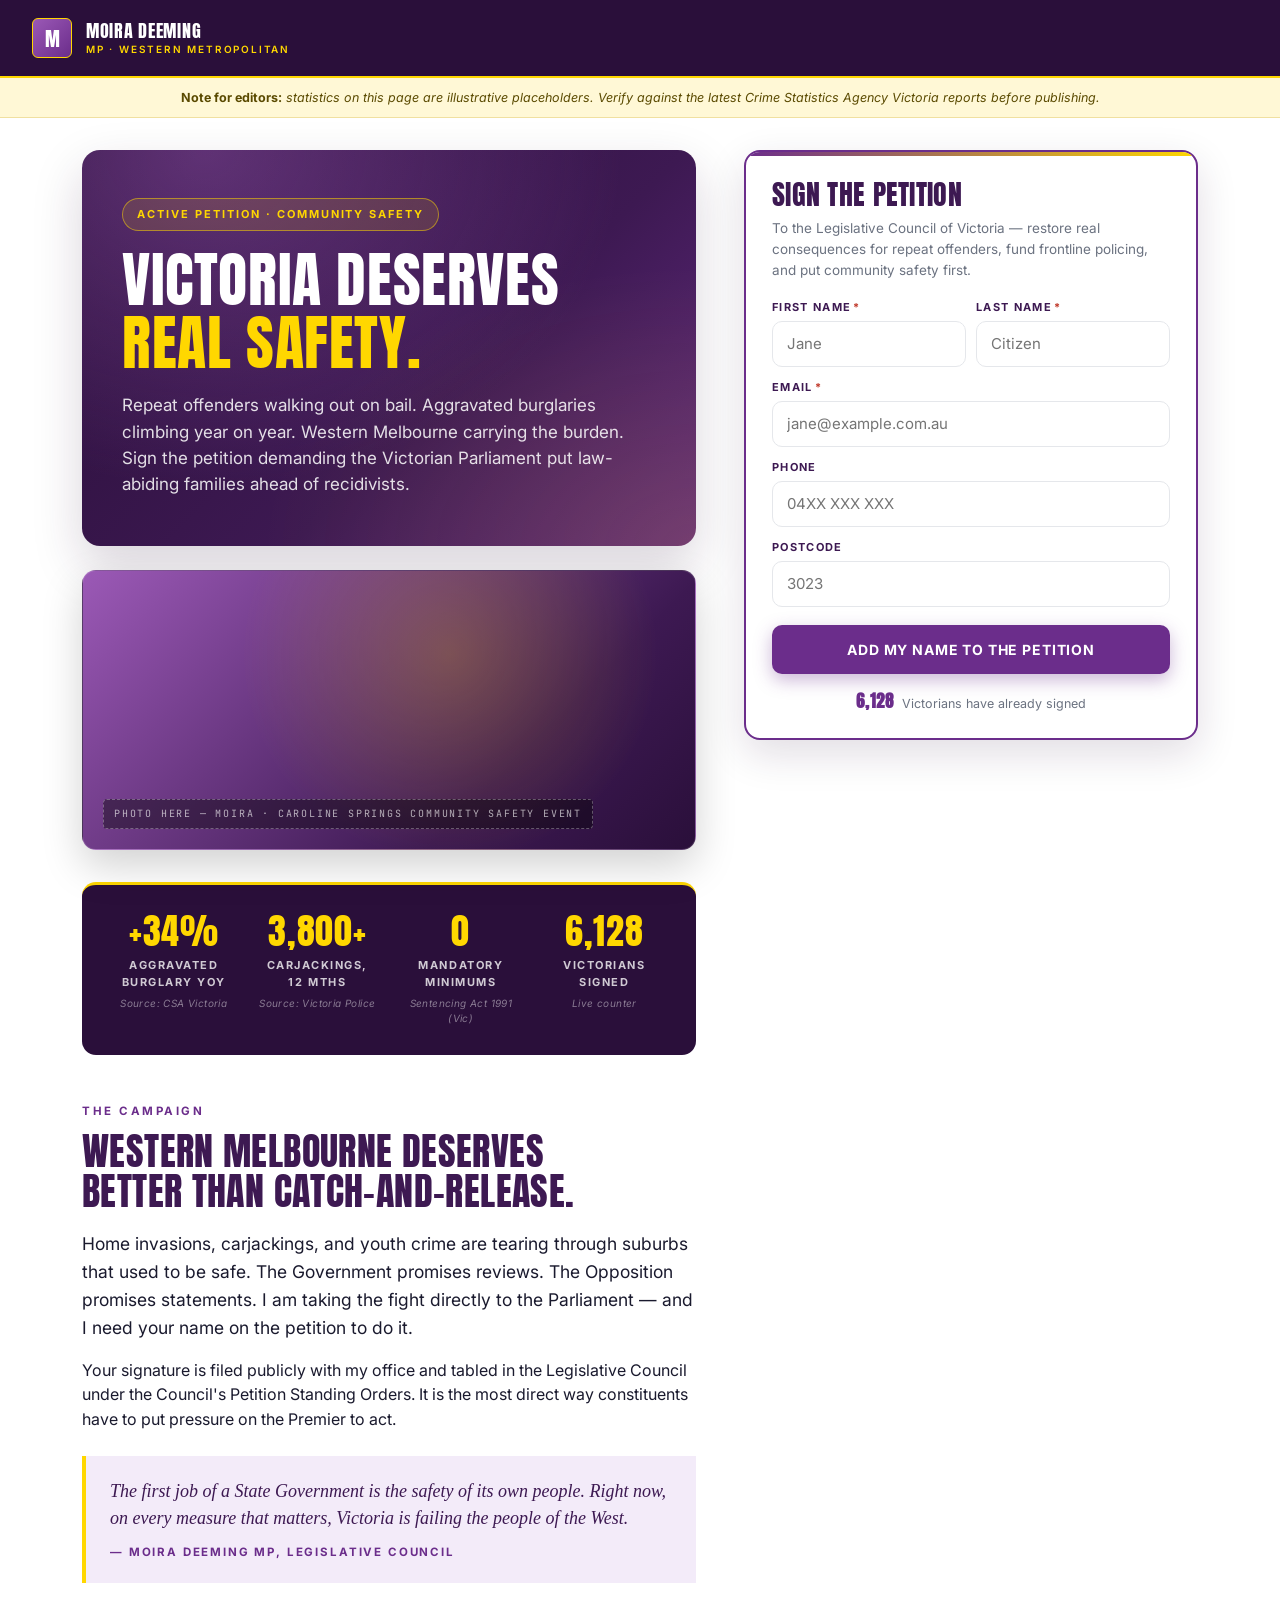
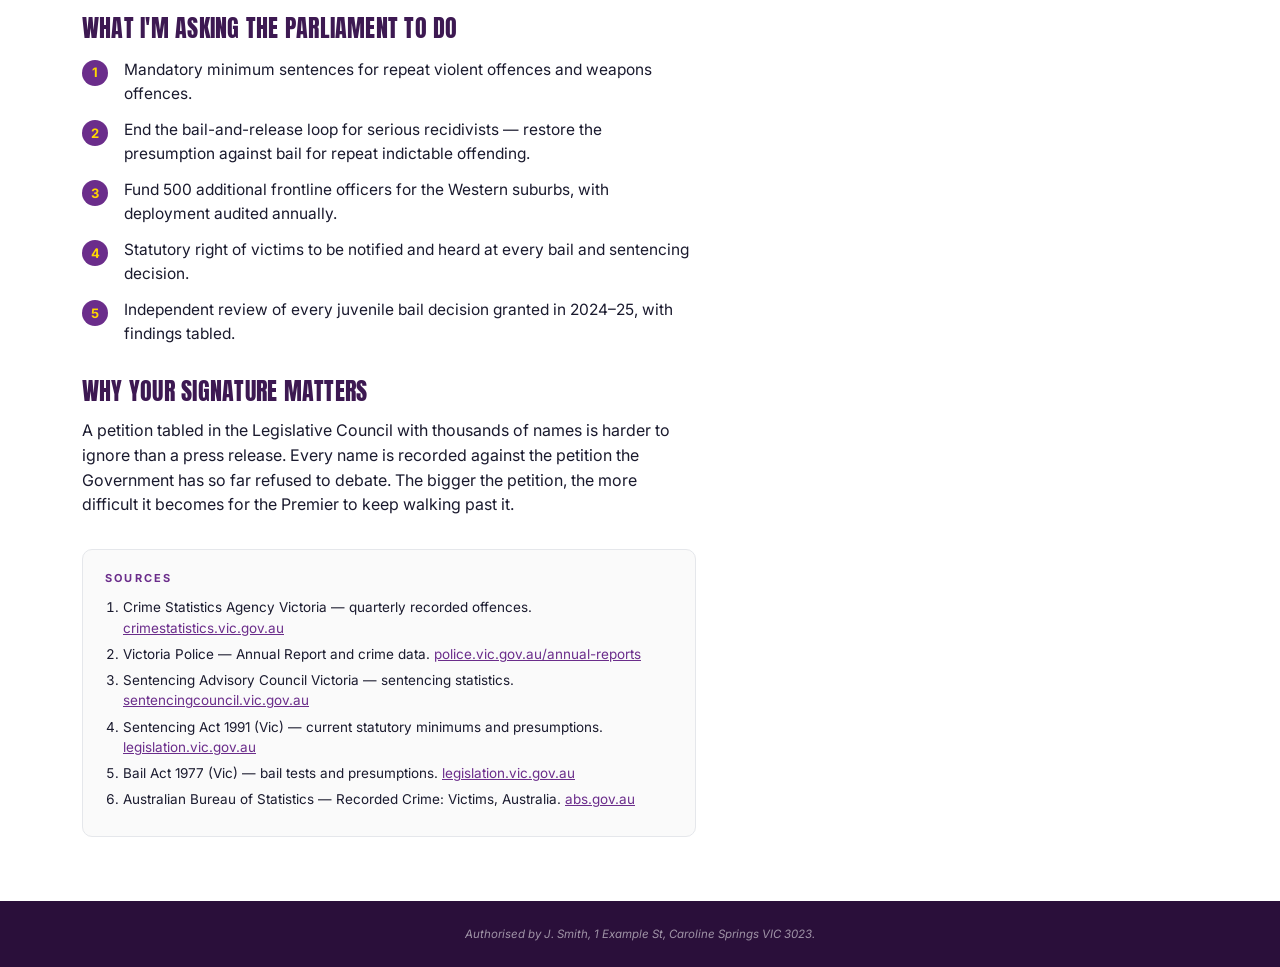
==== commit ff79056b: "Restore info; sign form sticky at top-right; no menus Two-column layout: left column scrolls through" ====
--- a/cleanupvictoria/index.html
+++ b/cleanupvictoria/index.html
@@ -16,83 +16,137 @@
   <div class="name">Moira Deeming<small>MP · Western Metropolitan</small></div>
 </header>
 
-<section class="hero">
-  <div class="hero-grid">
-    <div>
-      <span class="eyebrow">Active Petition</span>
+<div class="verify-banner">
+  <b>Note for editors:</b> statistics on this page are illustrative placeholders. Verify against the latest Crime Statistics Agency Victoria reports before publishing.
+</div>
+
+<main class="page">
+  <div class="left-col">
+    <section class="hero">
+      <span class="eyebrow">Active Petition · Community Safety</span>
       <h1>Victoria deserves <span class="gold-word">real safety.</span></h1>
       <p class="lede">
         Repeat offenders walking out on bail. Aggravated burglaries climbing year on year. Western Melbourne carrying the burden. Sign the petition demanding the Victorian Parliament put law-abiding families ahead of recidivists.
       </p>
+    </section>
+
+    <div class="hero-photo" aria-label="Photo placeholder — Moira at a Western Melbourne community safety event">
+      <span class="photo-tag">PHOTO HERE — Moira · Caroline Springs community safety event</span>
     </div>
-    <div class="hero-photo" aria-label="Photo placeholder">
-      <span class="photo-tag">PHOTO HERE — Moira · community safety</span>
+
+    <div class="stats">
+      <div class="stat"><div class="num">+34%</div><div class="lbl">Aggravated Burglary YoY</div><div class="src">Source: CSA Victoria</div></div>
+      <div class="stat"><div class="num">3,800+</div><div class="lbl">Carjackings, 12 mths</div><div class="src">Source: Victoria Police</div></div>
+      <div class="stat"><div class="num">0</div><div class="lbl">Mandatory Minimums</div><div class="src">Sentencing Act 1991 (Vic)</div></div>
+      <div class="stat"><div class="num" id="stat-sigs">6,128</div><div class="lbl">Victorians Signed</div><div class="src">Live counter</div></div>
     </div>
+
+    <section class="argument">
+      <div class="section-label">The Campaign</div>
+      <h2>Western Melbourne deserves better than catch-and-release.</h2>
+      <p class="lede">
+        Home invasions, carjackings, and youth crime are tearing through suburbs that used to be safe. The Government promises reviews. The Opposition promises statements. I am taking the fight directly to the Parliament — and I need your name on the petition to do it.
+      </p>
+      <p>
+        Your signature is filed publicly with my office and tabled in the Legislative Council under the Council's Petition Standing Orders. It is the most direct way constituents have to put pressure on the Premier to act.
+      </p>
+
+      <div class="quotebox">
+        The first job of a State Government is the safety of its own people. Right now, on every measure that matters, Victoria is failing the people of the West.
+        <cite>— Moira Deeming MP, Legislative Council</cite>
+      </div>
+
+      <h3>What I'm asking the Parliament to do</h3>
+      <ul class="points">
+        <li><span class="marker">1</span><span>Mandatory minimum sentences for repeat violent offences and weapons offences.</span></li>
+        <li><span class="marker">2</span><span>End the bail-and-release loop for serious recidivists — restore the presumption against bail for repeat indictable offending.</span></li>
+        <li><span class="marker">3</span><span>Fund 500 additional frontline officers for the Western suburbs, with deployment audited annually.</span></li>
+        <li><span class="marker">4</span><span>Statutory right of victims to be notified and heard at every bail and sentencing decision.</span></li>
+        <li><span class="marker">5</span><span>Independent review of every juvenile bail decision granted in 2024–25, with findings tabled.</span></li>
+      </ul>
+
+      <h3>Why your signature matters</h3>
+      <p>
+        A petition tabled in the Legislative Council with thousands of names is harder to ignore than a press release. Every name is recorded against the petition the Government has so far refused to debate. The bigger the petition, the more difficult it becomes for the Premier to keep walking past it.
+      </p>
+
+      <div class="sources">
+        <h4>Sources</h4>
+        <ol>
+          <li>Crime Statistics Agency Victoria — quarterly recorded offences. <a href="https://www.crimestatistics.vic.gov.au/" target="_blank" rel="noopener">crimestatistics.vic.gov.au</a></li>
+          <li>Victoria Police — Annual Report and crime data. <a href="https://www.police.vic.gov.au/annual-reports" target="_blank" rel="noopener">police.vic.gov.au/annual-reports</a></li>
+          <li>Sentencing Advisory Council Victoria — sentencing statistics. <a href="https://www.sentencingcouncil.vic.gov.au/" target="_blank" rel="noopener">sentencingcouncil.vic.gov.au</a></li>
+          <li>Sentencing Act 1991 (Vic) — current statutory minimums and presumptions. <a href="https://www.legislation.vic.gov.au/in-force/acts/sentencing-act-1991" target="_blank" rel="noopener">legislation.vic.gov.au</a></li>
+          <li>Bail Act 1977 (Vic) — bail tests and presumptions. <a href="https://www.legislation.vic.gov.au/in-force/acts/bail-act-1977" target="_blank" rel="noopener">legislation.vic.gov.au</a></li>
+          <li>Australian Bureau of Statistics — Recorded Crime: Victims, Australia. <a href="https://www.abs.gov.au/statistics/people/crime-and-justice" target="_blank" rel="noopener">abs.gov.au</a></li>
+        </ol>
+      </div>
+    </section>
   </div>
-</section>
-
-<section class="petition-section">
-  <div class="petition">
-    <div id="petition-form-wrap">
-      <h2>Sign the Petition</h2>
-      <p class="pet-lede">
-        To the Legislative Council of Victoria — restore real consequences for repeat offenders, fund frontline policing, and put community safety first.
-      </p>
-
-      <form id="pet-form" novalidate>
-        <div class="row-2">
+
+  <aside class="right-col">
+    <div class="petition">
+      <div id="petition-form-wrap">
+        <h2>Sign the Petition</h2>
+        <p class="pet-lede">
+          To the Legislative Council of Victoria — restore real consequences for repeat offenders, fund frontline policing, and put community safety first.
+        </p>
+
+        <form id="pet-form" novalidate>
+          <div class="row-2">
+            <div class="field">
+              <label for="f-first">First Name<span class="req">*</span></label>
+              <input id="f-first" name="first_name" autocomplete="given-name" placeholder="Jane" />
+              <span class="err" id="e-first" style="display:none">Required</span>
+            </div>
+            <div class="field">
+              <label for="f-last">Last Name<span class="req">*</span></label>
+              <input id="f-last" name="last_name" autocomplete="family-name" placeholder="Citizen" />
+              <span class="err" id="e-last" style="display:none">Required</span>
+            </div>
+          </div>
+
           <div class="field">
-            <label for="f-first">First Name<span class="req">*</span></label>
-            <input id="f-first" name="first_name" autocomplete="given-name" placeholder="Jane" />
-            <span class="err" id="e-first" style="display:none">Required</span>
-          </div>
+            <label for="f-email">Email<span class="req">*</span></label>
+            <input id="f-email" name="email" type="email" autocomplete="email" placeholder="jane@example.com.au" />
+            <span class="err" id="e-email" style="display:none">Valid email required</span>
+          </div>
+
           <div class="field">
-            <label for="f-last">Last Name<span class="req">*</span></label>
-            <input id="f-last" name="last_name" autocomplete="family-name" placeholder="Citizen" />
-            <span class="err" id="e-last" style="display:none">Required</span>
+            <label for="f-phone">Phone</label>
+            <input id="f-phone" name="phone" type="tel" autocomplete="tel" placeholder="04XX XXX XXX" />
+          </div>
+
+          <div class="field">
+            <label for="f-postcode">Postcode</label>
+            <input id="f-postcode" name="postcode" inputmode="numeric" maxlength="4" autocomplete="postal-code" placeholder="3023" />
+          </div>
+
+          <button class="sign-btn" type="submit" id="f-submit">Add My Name to the Petition</button>
+          <div class="counter">
+            <b id="form-counter">6,128</b> Victorians have already signed
+          </div>
+          <div class="fail-msg" id="fail-msg" style="display:none">
+            We couldn't submit your signature. Please check your connection and try again.
+          </div>
+        </form>
+      </div>
+
+      <div id="petition-thanks" style="display:none">
+        <div class="thanks">
+          <div class="thanks-tick">✓</div>
+          <h3 id="thanks-name">Thank you.</h3>
+          <p>Your signature has been added. Now help build the pressure — share it with your community.</p>
+          <div class="share-row">
+            <button type="button" onclick="window.open('https://www.facebook.com/sharer/sharer.php?u=' + encodeURIComponent(location.href), '_blank')">Facebook</button>
+            <button type="button" onclick="window.open('https://twitter.com/intent/tweet?url=' + encodeURIComponent(location.href) + '&text=' + encodeURIComponent('I just signed the petition: Victoria deserves real safety.'), '_blank')">Post</button>
+            <button type="button" id="copy-btn">Copy Link</button>
           </div>
         </div>
-
-        <div class="field">
-          <label for="f-email">Email<span class="req">*</span></label>
-          <input id="f-email" name="email" type="email" autocomplete="email" placeholder="jane@example.com.au" />
-          <span class="err" id="e-email" style="display:none">Valid email required</span>
-        </div>
-
-        <div class="field">
-          <label for="f-phone">Phone</label>
-          <input id="f-phone" name="phone" type="tel" autocomplete="tel" placeholder="04XX XXX XXX" />
-        </div>
-
-        <div class="field">
-          <label for="f-postcode">Postcode</label>
-          <input id="f-postcode" name="postcode" inputmode="numeric" maxlength="4" autocomplete="postal-code" placeholder="3023" />
-        </div>
-
-        <button class="sign-btn" type="submit" id="f-submit">Add My Name to the Petition</button>
-        <div class="counter">
-          <b id="form-counter">6,128</b> Victorians have already signed
-        </div>
-        <div class="fail-msg" id="fail-msg" style="display:none">
-          We couldn't submit your signature. Please check your connection and try again.
-        </div>
-      </form>
+      </div>
     </div>
-
-    <div id="petition-thanks" style="display:none">
-      <div class="thanks">
-        <div class="thanks-tick">✓</div>
-        <h3 id="thanks-name">Thank you.</h3>
-        <p>Your signature has been added. Now help build the pressure — share it with your community.</p>
-        <div class="share-row">
-          <button type="button" onclick="window.open('https://www.facebook.com/sharer/sharer.php?u=' + encodeURIComponent(location.href), '_blank')">Facebook</button>
-          <button type="button" onclick="window.open('https://twitter.com/intent/tweet?url=' + encodeURIComponent(location.href) + '&text=' + encodeURIComponent('I just signed the petition: Victoria deserves real safety.'), '_blank')">Post</button>
-          <button type="button" id="copy-btn">Copy Link</button>
-        </div>
-      </div>
-    </div>
-  </div>
-</section>
+  </aside>
+</main>
 
 <footer class="vec">
   Authorised by J. Smith, 1 Example St, Caroline Springs VIC 3023.
@@ -103,8 +157,8 @@
     var RECEIVER = 'https://teller.campaignnucleus.com/forms/receiver/d773f558-7154-4c62-9d50-731d0548a97b';
 
     var counter = 6128;
-    var counterEl = document.getElementById('form-counter');
-    function render() { if (counterEl) counterEl.textContent = counter.toLocaleString(); }
+    var counterEls = [document.getElementById('stat-sigs'), document.getElementById('form-counter')];
+    function render() { counterEls.forEach(function (el) { if (el) el.textContent = counter.toLocaleString(); }); }
     setInterval(function () { counter += Math.floor(Math.random() * 3) + 1; render(); }, 5000);
     render();
 
--- a/petition.css
+++ b/petition.css
@@ -1,4 +1,4 @@
-/* Petition pages — Moira Deeming MP. Purple + gold, simple, single-purpose. */
+/* Petition pages — Moira Deeming MP. Purple + gold. Form sticky top-right; info scrolls left. */
 
 :root {
   --purple: #6B2D8B;
@@ -25,7 +25,7 @@
   -webkit-font-smoothing: antialiased;
 }
 
-/* ── Brand strip ── */
+/* ── Brand strip (no menu) ── */
 .brand-strip {
   background: var(--purple-darkest);
   color: #fff;
@@ -62,23 +62,43 @@
   margin-top: 4px;
 }
 
-/* ── Hero ── */
+/* ── Verify banner (editor note for stats) ── */
+.verify-banner {
+  background: #fff8d6;
+  border-bottom: 1px solid #f0e0a0;
+  color: #5a4a00;
+  text-align: center;
+  font-size: 12.5px;
+  padding: 10px 24px;
+  font-style: italic;
+}
+.verify-banner b { font-style: normal; font-weight: 700; }
+
+/* ── Page grid: left = info (scrolls), right = sign form (sticky) ── */
+.page {
+  max-width: 1180px;
+  margin: 0 auto;
+  padding: 32px 32px 64px;
+  display: grid;
+  grid-template-columns: 1.15fr 0.85fr;
+  gap: 48px;
+  align-items: start;
+}
+.left-col { min-width: 0; }
+.right-col { position: sticky; top: 24px; }
+
+/* ── Hero block (in left column, dark purple card) ── */
 .hero {
   position: relative;
-  padding: 72px 56px 64px;
-  color: #fff;
+  padding: 48px 40px;
+  border-radius: 18px;
+  color: #fff;
+  overflow: hidden;
   background:
-    radial-gradient(ellipse at 20% 0%, rgba(155,89,182,0.45), transparent 55%),
-    radial-gradient(ellipse at 100% 100%, rgba(255,215,0,0.1), transparent 50%),
+    radial-gradient(ellipse at 20% 0%, rgba(155,89,182,0.45), transparent 60%),
+    radial-gradient(ellipse at 100% 100%, rgba(255,215,0,0.12), transparent 50%),
     linear-gradient(135deg, var(--purple-darkest), var(--purple-deep) 60%, var(--purple) 110%);
-}
-.hero-grid {
-  max-width: 1080px;
-  margin: 0 auto;
-  display: grid;
-  grid-template-columns: 1.15fr 1fr;
-  gap: 48px;
-  align-items: center;
+  box-shadow: 0 20px 50px rgba(42,15,58,0.18);
 }
 .eyebrow {
   display: inline-block;
@@ -97,24 +117,27 @@
 .hero h1 {
   font-family: 'Anton', sans-serif;
   font-weight: 400;
-  font-size: clamp(40px, 5.4vw, 68px);
+  font-size: clamp(38px, 4.8vw, 60px);
   line-height: 1.04;
   letter-spacing: 0.01em;
   text-transform: uppercase;
-  margin: 0 0 20px;
+  margin: 0 0 18px;
   color: #fff;
   text-wrap: balance;
 }
 .hero h1 .gold-word { color: var(--gold); }
 .hero .lede {
-  font-size: 18px;
+  font-size: 17px;
   line-height: 1.55;
   color: rgba(255,255,255,0.86);
-  max-width: 52ch;
+  max-width: 56ch;
   margin: 0;
 }
+
+/* ── Photo placeholder ── */
 .hero-photo {
-  height: 380px;
+  margin-top: 24px;
+  height: 280px;
   border-radius: 14px;
   background:
     radial-gradient(circle at 60% 30%, rgba(255,215,0,0.22), transparent 50%),
@@ -122,13 +145,13 @@
   border: 1px solid rgba(255,255,255,0.15);
   position: relative;
   display: flex; align-items: flex-end; padding: 20px;
-  box-shadow: 0 24px 60px rgba(0,0,0,0.25);
+  box-shadow: 0 16px 40px rgba(0,0,0,0.18);
 }
 .hero-photo .photo-tag {
   font-family: 'JetBrains Mono', 'SF Mono', monospace;
   font-size: 10px;
   letter-spacing: 0.18em;
-  color: rgba(255,255,255,0.6);
+  color: rgba(255,255,255,0.65);
   text-transform: uppercase;
   background: rgba(0,0,0,0.4);
   border: 1px dashed rgba(255,255,255,0.3);
@@ -136,23 +159,150 @@
   border-radius: 4px;
 }
 
-/* ── Petition section ── */
-.petition-section {
+/* ── Stats inline ── */
+.stats {
+  margin-top: 32px;
+  padding: 28px 32px;
+  background: var(--purple-darkest);
+  border-radius: 14px;
+  color: #fff;
+  border-top: 3px solid var(--gold);
+  display: grid;
+  grid-template-columns: repeat(4, 1fr);
+  gap: 24px;
+}
+.stat { text-align: center; }
+.stat .num {
+  font-family: 'Anton', sans-serif;
+  font-size: 36px;
+  color: var(--gold);
+  line-height: 1;
+  letter-spacing: 0.02em;
+  font-variant-numeric: tabular-nums;
+}
+.stat .lbl {
+  margin-top: 8px;
+  font-size: 11px;
+  font-weight: 700;
+  letter-spacing: 0.14em;
+  text-transform: uppercase;
+  color: rgba(255,255,255,0.78);
+}
+.stat .src {
+  margin-top: 5px;
+  font-size: 10px;
+  letter-spacing: 0.04em;
+  color: rgba(255,255,255,0.45);
+  font-style: italic;
+}
+
+/* ── Argument section ── */
+.argument {
+  margin-top: 40px;
+  padding: 8px 0 0;
+}
+.argument .section-label {
+  font-size: 11.5px;
+  font-weight: 700;
+  letter-spacing: 0.22em;
+  text-transform: uppercase;
+  color: var(--purple);
+  margin-bottom: 12px;
+}
+.argument h2 {
+  font-family: 'Anton', sans-serif;
+  font-weight: 400;
+  font-size: 38px;
+  line-height: 1.04;
+  margin: 0 0 18px;
+  color: var(--purple-deep);
+  letter-spacing: 0.01em;
+  text-transform: uppercase;
+  text-wrap: balance;
+}
+.argument h3 {
+  font-family: 'Anton', sans-serif;
+  font-weight: 400;
+  font-size: 24px;
+  line-height: 1.1;
+  margin: 32px 0 14px;
+  color: var(--purple-deep);
+  letter-spacing: 0.01em;
+  text-transform: uppercase;
+}
+.argument p { margin: 0 0 16px; color: var(--charcoal); font-size: 16px; }
+.argument p.lede { font-size: 17.5px; line-height: 1.6; color: var(--charcoal); }
+
+.argument ul.points {
+  list-style: none; padding: 0; margin: 16px 0 22px;
+  display: flex; flex-direction: column; gap: 12px;
+}
+.argument ul.points li {
+  display: grid; grid-template-columns: 30px 1fr; gap: 12px;
+  font-size: 15.5px;
+  line-height: 1.55;
+}
+.argument ul.points .marker {
+  width: 26px; height: 26px;
+  background: var(--purple);
+  color: var(--gold);
+  border-radius: 999px;
+  display: flex; align-items: center; justify-content: center;
+  font-weight: 700;
+  font-size: 13px;
+  margin-top: 2px;
+  flex-shrink: 0;
+}
+
+.quotebox {
   background: var(--purple-faint);
-  padding: 64px 24px 80px;
-  display: flex;
-  justify-content: center;
-}
+  border-left: 4px solid var(--gold);
+  padding: 22px 24px;
+  margin: 24px 0;
+  font-family: Georgia, serif;
+  font-style: italic;
+  font-size: 18px;
+  line-height: 1.5;
+  color: var(--purple-deep);
+}
+.quotebox cite {
+  display: block;
+  margin-top: 12px;
+  font-family: 'Inter', sans-serif;
+  font-style: normal;
+  font-size: 11.5px;
+  font-weight: 700;
+  letter-spacing: 0.16em;
+  text-transform: uppercase;
+  color: var(--purple);
+}
+
+.sources {
+  margin-top: 32px;
+  padding: 20px 22px;
+  background: #fafafa;
+  border: 1px solid var(--grey-light);
+  border-radius: 10px;
+  font-size: 13.5px;
+}
+.sources h4 {
+  font-size: 11px; font-weight: 700;
+  letter-spacing: 0.2em; text-transform: uppercase;
+  color: var(--purple); margin: 0 0 10px;
+}
+.sources ol { padding-left: 18px; margin: 0; }
+.sources li { margin-bottom: 6px; line-height: 1.5; }
+.sources a { color: var(--purple); text-decoration: underline; }
+
+/* ── Petition card (sticky right column) ── */
 .petition {
   background: #fff;
   border: 2px solid var(--purple);
   border-radius: 16px;
-  padding: 32px 28px 28px;
-  box-shadow: 0 14px 40px rgba(42,15,58,0.12);
+  padding: 28px 26px 24px;
+  box-shadow: 0 14px 40px rgba(42,15,58,0.14);
   position: relative;
   overflow: hidden;
-  width: 100%;
-  max-width: 560px;
 }
 .petition::before {
   content: '';
@@ -162,7 +312,7 @@
 .petition h2 {
   font-family: 'Anton', sans-serif;
   font-weight: 400;
-  font-size: 30px;
+  font-size: 28px;
   line-height: 1.05;
   letter-spacing: 0.01em;
   margin: 0 0 8px;
@@ -170,10 +320,10 @@
   text-transform: uppercase;
 }
 .petition .pet-lede {
-  font-size: 14px;
+  font-size: 13.5px;
   line-height: 1.55;
   color: var(--grey);
-  margin: 0 0 20px;
+  margin: 0 0 18px;
 }
 
 .field {
@@ -189,7 +339,7 @@
 }
 .field label .req { color: var(--red); margin-left: 2px; }
 .field input {
-  height: 48px;
+  height: 46px;
   padding: 0 14px;
   font-family: 'Inter', sans-serif;
   font-size: 15px;
@@ -214,7 +364,7 @@
   padding: 16px;
   font-family: 'Inter', sans-serif;
   font-weight: 700;
-  font-size: 15px;
+  font-size: 14px;
   letter-spacing: 0.06em;
   text-transform: uppercase;
   border-radius: 10px;
@@ -253,13 +403,13 @@
 /* Thank-you state */
 .thanks { text-align: center; padding: 8px 4px 4px; }
 .thanks-tick {
-  width: 64px; height: 64px;
+  width: 60px; height: 60px;
   border-radius: 999px;
   background: linear-gradient(135deg, #38c172, #1f9d55);
   margin: 0 auto 14px;
   display: flex; align-items: center; justify-content: center;
   color: #fff;
-  font-size: 28px;
+  font-size: 26px;
   font-weight: 700;
   box-shadow: 0 6px 20px rgba(31,157,85,0.3);
   animation: pop 0.4s cubic-bezier(.5,1.5,.5,1);
@@ -268,12 +418,12 @@
 .thanks h3 {
   font-family: 'Anton', sans-serif;
   font-weight: 400;
-  font-size: 28px;
+  font-size: 26px;
   margin: 0 0 8px;
   color: var(--purple-deep);
   text-transform: uppercase;
 }
-.thanks p { font-size: 14px; color: var(--charcoal); line-height: 1.55; margin: 0 0 18px; }
+.thanks p { font-size: 13.5px; color: var(--charcoal); line-height: 1.55; margin: 0 0 18px; }
 .share-row { display: flex; gap: 8px; margin-top: 8px; }
 .share-row button {
   flex: 1;
@@ -301,9 +451,11 @@
 /* ── Responsive ── */
 @media (max-width: 900px) {
   .brand-strip { padding: 16px 20px; }
-  .hero { padding: 56px 20px 56px; }
-  .hero-grid { grid-template-columns: 1fr; gap: 32px; }
-  .hero-photo { height: 240px; }
-  .petition-section { padding: 48px 16px 64px; }
-  .petition { padding: 26px 22px 22px; }
-}
+  .page { grid-template-columns: 1fr; padding: 24px 20px 56px; gap: 28px; }
+  .right-col { position: static; }
+  .hero { padding: 36px 24px; border-radius: 14px; }
+  .hero-photo { height: 220px; }
+  .stats { grid-template-columns: 1fr 1fr; gap: 18px; padding: 22px 24px; }
+  .argument { padding-top: 0; }
+  .argument h2 { font-size: 30px; }
+}
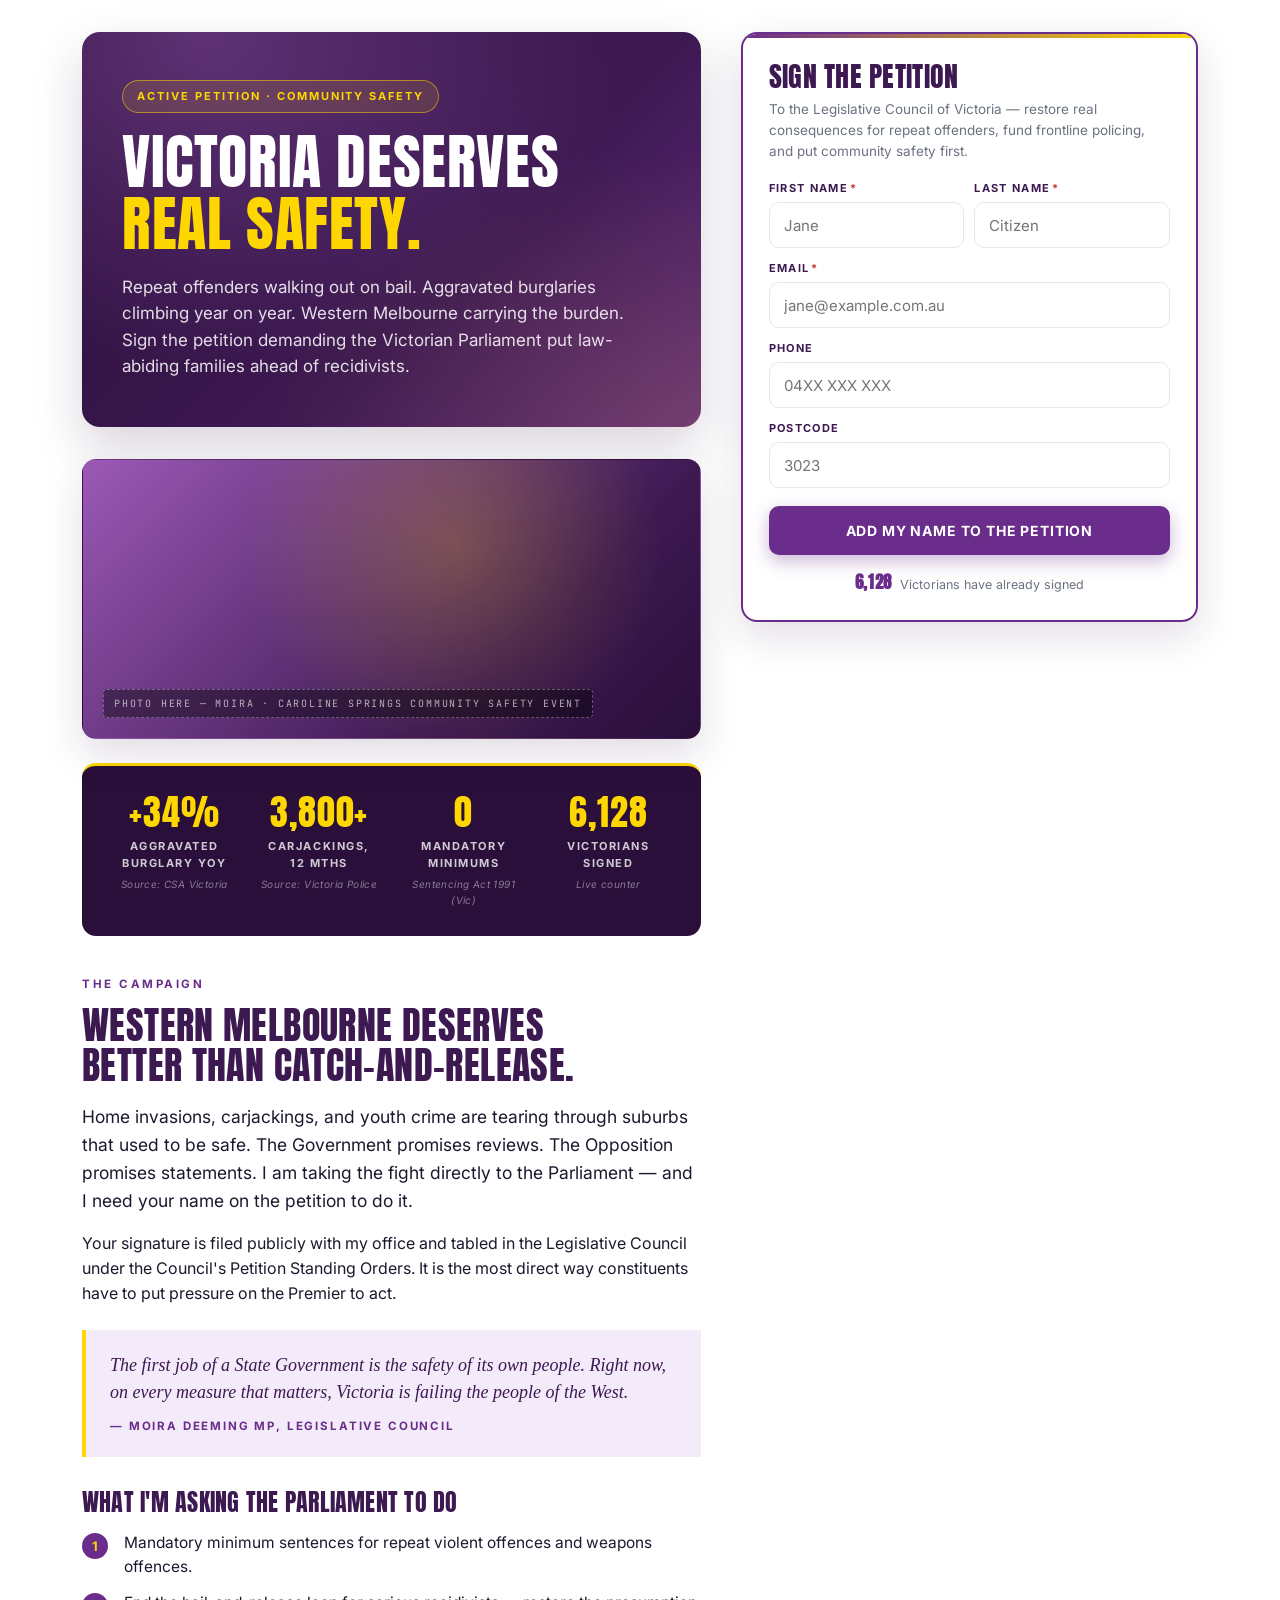
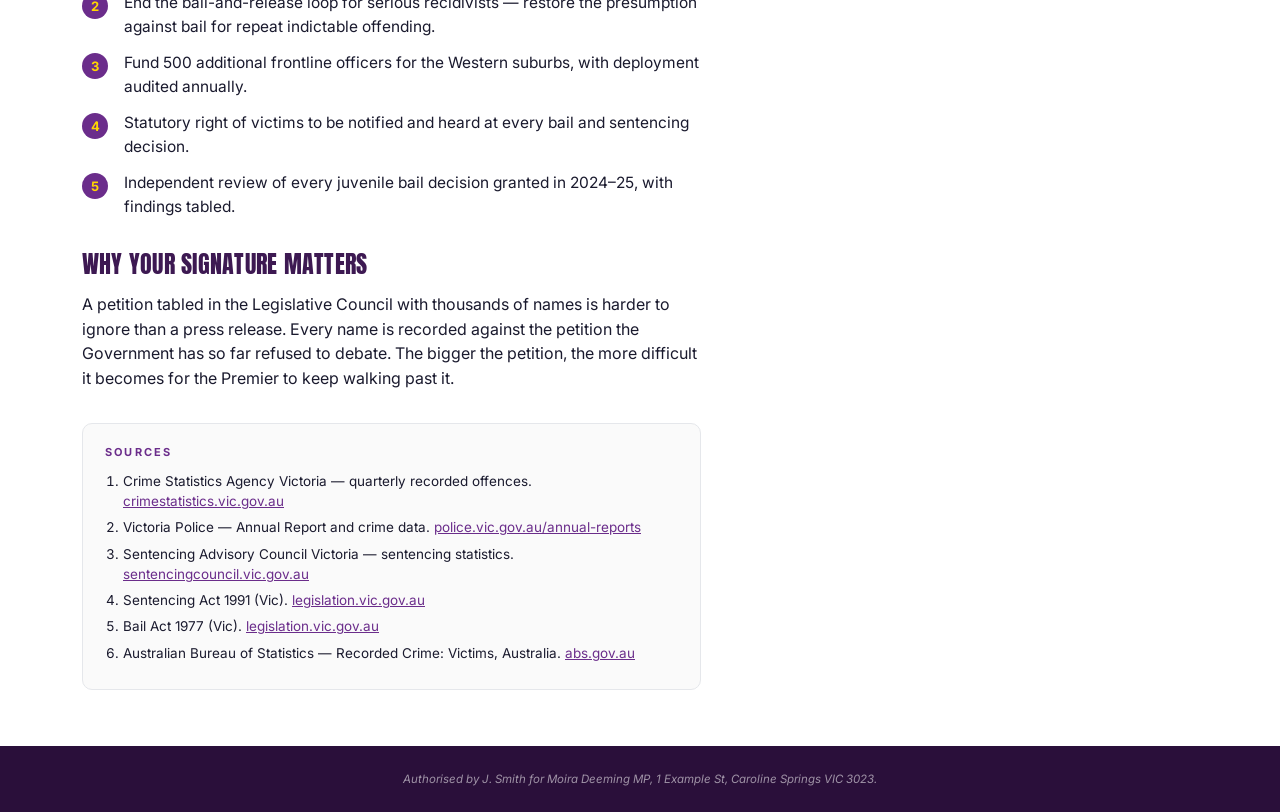
==== commit 8d75cf90: "Drop brand strip and verify banner; form sits right after the hero on mobile - Removed the .brand-st" ====
--- a/cleanupvictoria/index.html
+++ b/cleanupvictoria/index.html
@@ -11,80 +11,16 @@
 </head>
 <body>
 
-<header class="brand-strip">
-  <div class="crest">M</div>
-  <div class="name">Moira Deeming<small>MP · Western Metropolitan</small></div>
-</header>
-
-<div class="verify-banner">
-  <b>Note for editors:</b> statistics on this page are illustrative placeholders. Verify against the latest Crime Statistics Agency Victoria reports before publishing.
-</div>
-
 <main class="page">
-  <div class="left-col">
-    <section class="hero">
-      <span class="eyebrow">Active Petition · Community Safety</span>
-      <h1>Victoria deserves <span class="gold-word">real safety.</span></h1>
-      <p class="lede">
-        Repeat offenders walking out on bail. Aggravated burglaries climbing year on year. Western Melbourne carrying the burden. Sign the petition demanding the Victorian Parliament put law-abiding families ahead of recidivists.
-      </p>
-    </section>
-
-    <div class="hero-photo" aria-label="Photo placeholder — Moira at a Western Melbourne community safety event">
-      <span class="photo-tag">PHOTO HERE — Moira · Caroline Springs community safety event</span>
-    </div>
-
-    <div class="stats">
-      <div class="stat"><div class="num">+34%</div><div class="lbl">Aggravated Burglary YoY</div><div class="src">Source: CSA Victoria</div></div>
-      <div class="stat"><div class="num">3,800+</div><div class="lbl">Carjackings, 12 mths</div><div class="src">Source: Victoria Police</div></div>
-      <div class="stat"><div class="num">0</div><div class="lbl">Mandatory Minimums</div><div class="src">Sentencing Act 1991 (Vic)</div></div>
-      <div class="stat"><div class="num" id="stat-sigs">6,128</div><div class="lbl">Victorians Signed</div><div class="src">Live counter</div></div>
-    </div>
-
-    <section class="argument">
-      <div class="section-label">The Campaign</div>
-      <h2>Western Melbourne deserves better than catch-and-release.</h2>
-      <p class="lede">
-        Home invasions, carjackings, and youth crime are tearing through suburbs that used to be safe. The Government promises reviews. The Opposition promises statements. I am taking the fight directly to the Parliament — and I need your name on the petition to do it.
-      </p>
-      <p>
-        Your signature is filed publicly with my office and tabled in the Legislative Council under the Council's Petition Standing Orders. It is the most direct way constituents have to put pressure on the Premier to act.
-      </p>
-
-      <div class="quotebox">
-        The first job of a State Government is the safety of its own people. Right now, on every measure that matters, Victoria is failing the people of the West.
-        <cite>— Moira Deeming MP, Legislative Council</cite>
-      </div>
-
-      <h3>What I'm asking the Parliament to do</h3>
-      <ul class="points">
-        <li><span class="marker">1</span><span>Mandatory minimum sentences for repeat violent offences and weapons offences.</span></li>
-        <li><span class="marker">2</span><span>End the bail-and-release loop for serious recidivists — restore the presumption against bail for repeat indictable offending.</span></li>
-        <li><span class="marker">3</span><span>Fund 500 additional frontline officers for the Western suburbs, with deployment audited annually.</span></li>
-        <li><span class="marker">4</span><span>Statutory right of victims to be notified and heard at every bail and sentencing decision.</span></li>
-        <li><span class="marker">5</span><span>Independent review of every juvenile bail decision granted in 2024–25, with findings tabled.</span></li>
-      </ul>
-
-      <h3>Why your signature matters</h3>
-      <p>
-        A petition tabled in the Legislative Council with thousands of names is harder to ignore than a press release. Every name is recorded against the petition the Government has so far refused to debate. The bigger the petition, the more difficult it becomes for the Premier to keep walking past it.
-      </p>
-
-      <div class="sources">
-        <h4>Sources</h4>
-        <ol>
-          <li>Crime Statistics Agency Victoria — quarterly recorded offences. <a href="https://www.crimestatistics.vic.gov.au/" target="_blank" rel="noopener">crimestatistics.vic.gov.au</a></li>
-          <li>Victoria Police — Annual Report and crime data. <a href="https://www.police.vic.gov.au/annual-reports" target="_blank" rel="noopener">police.vic.gov.au/annual-reports</a></li>
-          <li>Sentencing Advisory Council Victoria — sentencing statistics. <a href="https://www.sentencingcouncil.vic.gov.au/" target="_blank" rel="noopener">sentencingcouncil.vic.gov.au</a></li>
-          <li>Sentencing Act 1991 (Vic) — current statutory minimums and presumptions. <a href="https://www.legislation.vic.gov.au/in-force/acts/sentencing-act-1991" target="_blank" rel="noopener">legislation.vic.gov.au</a></li>
-          <li>Bail Act 1977 (Vic) — bail tests and presumptions. <a href="https://www.legislation.vic.gov.au/in-force/acts/bail-act-1977" target="_blank" rel="noopener">legislation.vic.gov.au</a></li>
-          <li>Australian Bureau of Statistics — Recorded Crime: Victims, Australia. <a href="https://www.abs.gov.au/statistics/people/crime-and-justice" target="_blank" rel="noopener">abs.gov.au</a></li>
-        </ol>
-      </div>
-    </section>
-  </div>
-
-  <aside class="right-col">
+  <section class="hero">
+    <span class="eyebrow">Active Petition · Community Safety</span>
+    <h1>Victoria deserves <span class="gold-word">real safety.</span></h1>
+    <p class="lede">
+      Repeat offenders walking out on bail. Aggravated burglaries climbing year on year. Western Melbourne carrying the burden. Sign the petition demanding the Victorian Parliament put law-abiding families ahead of recidivists.
+    </p>
+  </section>
+
+  <aside class="petition-aside">
     <div class="petition">
       <div id="petition-form-wrap">
         <h2>Sign the Petition</h2>
@@ -146,10 +82,65 @@
       </div>
     </div>
   </aside>
+
+  <div class="content">
+    <div class="hero-photo" aria-label="Photo placeholder — Moira at a Western Melbourne community safety event">
+      <span class="photo-tag">PHOTO HERE — Moira · Caroline Springs community safety event</span>
+    </div>
+
+    <div class="stats">
+      <div class="stat"><div class="num">+34%</div><div class="lbl">Aggravated Burglary YoY</div><div class="src">Source: CSA Victoria</div></div>
+      <div class="stat"><div class="num">3,800+</div><div class="lbl">Carjackings, 12 mths</div><div class="src">Source: Victoria Police</div></div>
+      <div class="stat"><div class="num">0</div><div class="lbl">Mandatory Minimums</div><div class="src">Sentencing Act 1991 (Vic)</div></div>
+      <div class="stat"><div class="num" id="stat-sigs">6,128</div><div class="lbl">Victorians Signed</div><div class="src">Live counter</div></div>
+    </div>
+
+    <section class="argument">
+      <div class="section-label">The Campaign</div>
+      <h2>Western Melbourne deserves better than catch-and-release.</h2>
+      <p class="lede">
+        Home invasions, carjackings, and youth crime are tearing through suburbs that used to be safe. The Government promises reviews. The Opposition promises statements. I am taking the fight directly to the Parliament — and I need your name on the petition to do it.
+      </p>
+      <p>
+        Your signature is filed publicly with my office and tabled in the Legislative Council under the Council's Petition Standing Orders. It is the most direct way constituents have to put pressure on the Premier to act.
+      </p>
+
+      <div class="quotebox">
+        The first job of a State Government is the safety of its own people. Right now, on every measure that matters, Victoria is failing the people of the West.
+        <cite>— Moira Deeming MP, Legislative Council</cite>
+      </div>
+
+      <h3>What I'm asking the Parliament to do</h3>
+      <ul class="points">
+        <li><span class="marker">1</span><span>Mandatory minimum sentences for repeat violent offences and weapons offences.</span></li>
+        <li><span class="marker">2</span><span>End the bail-and-release loop for serious recidivists — restore the presumption against bail for repeat indictable offending.</span></li>
+        <li><span class="marker">3</span><span>Fund 500 additional frontline officers for the Western suburbs, with deployment audited annually.</span></li>
+        <li><span class="marker">4</span><span>Statutory right of victims to be notified and heard at every bail and sentencing decision.</span></li>
+        <li><span class="marker">5</span><span>Independent review of every juvenile bail decision granted in 2024–25, with findings tabled.</span></li>
+      </ul>
+
+      <h3>Why your signature matters</h3>
+      <p>
+        A petition tabled in the Legislative Council with thousands of names is harder to ignore than a press release. Every name is recorded against the petition the Government has so far refused to debate. The bigger the petition, the more difficult it becomes for the Premier to keep walking past it.
+      </p>
+
+      <div class="sources">
+        <h4>Sources</h4>
+        <ol>
+          <li>Crime Statistics Agency Victoria — quarterly recorded offences. <a href="https://www.crimestatistics.vic.gov.au/" target="_blank" rel="noopener">crimestatistics.vic.gov.au</a></li>
+          <li>Victoria Police — Annual Report and crime data. <a href="https://www.police.vic.gov.au/annual-reports" target="_blank" rel="noopener">police.vic.gov.au/annual-reports</a></li>
+          <li>Sentencing Advisory Council Victoria — sentencing statistics. <a href="https://www.sentencingcouncil.vic.gov.au/" target="_blank" rel="noopener">sentencingcouncil.vic.gov.au</a></li>
+          <li>Sentencing Act 1991 (Vic). <a href="https://www.legislation.vic.gov.au/in-force/acts/sentencing-act-1991" target="_blank" rel="noopener">legislation.vic.gov.au</a></li>
+          <li>Bail Act 1977 (Vic). <a href="https://www.legislation.vic.gov.au/in-force/acts/bail-act-1977" target="_blank" rel="noopener">legislation.vic.gov.au</a></li>
+          <li>Australian Bureau of Statistics — Recorded Crime: Victims, Australia. <a href="https://www.abs.gov.au/statistics/people/crime-and-justice" target="_blank" rel="noopener">abs.gov.au</a></li>
+        </ol>
+      </div>
+    </section>
+  </div>
 </main>
 
 <footer class="vec">
-  Authorised by J. Smith, 1 Example St, Caroline Springs VIC 3023.
+  Authorised by J. Smith for Moira Deeming MP, 1 Example St, Caroline Springs VIC 3023.
 </footer>
 
 <script>
--- a/petition.css
+++ b/petition.css
@@ -1,4 +1,4 @@
-/* Petition pages — Moira Deeming MP. Purple + gold. Form sticky top-right; info scrolls left. */
+/* Petition pages — Moira Deeming MP. Purple + gold. Hero + form near top; info below. */
 
 :root {
   --purple: #6B2D8B;
@@ -25,69 +25,24 @@
   -webkit-font-smoothing: antialiased;
 }
 
-/* ── Brand strip (no menu) ── */
-.brand-strip {
-  background: var(--purple-darkest);
-  color: #fff;
-  padding: 18px 32px;
-  display: flex;
-  align-items: center;
-  gap: 14px;
-  border-bottom: 2px solid var(--gold);
-}
-.brand-strip .crest {
-  width: 40px; height: 40px;
-  border-radius: 6px;
-  background: linear-gradient(135deg, var(--purple-accent), var(--purple));
-  color: #fff;
-  display: flex; align-items: center; justify-content: center;
-  font-family: 'Anton', sans-serif;
-  font-size: 20px;
-  border: 1.5px solid var(--gold);
-}
-.brand-strip .name {
-  font-family: 'Anton', sans-serif;
-  font-size: 18px;
-  letter-spacing: 0.04em;
-  text-transform: uppercase;
-  line-height: 1;
-}
-.brand-strip .name small {
-  display: block;
-  font-family: 'Inter', sans-serif;
-  font-size: 10px;
-  font-weight: 600;
-  letter-spacing: 0.18em;
-  color: var(--gold);
-  margin-top: 4px;
-}
-
-/* ── Verify banner (editor note for stats) ── */
-.verify-banner {
-  background: #fff8d6;
-  border-bottom: 1px solid #f0e0a0;
-  color: #5a4a00;
-  text-align: center;
-  font-size: 12.5px;
-  padding: 10px 24px;
-  font-style: italic;
-}
-.verify-banner b { font-style: normal; font-weight: 700; }
-
-/* ── Page grid: left = info (scrolls), right = sign form (sticky) ── */
+/* ── Page grid ──
+   Desktop: hero (col 1, row 1) | petition aside (col 2, rows 1+) | content (col 1, row 2)
+   Mobile:  flex column → hero, petition, content (form lands right after the hero) */
 .page {
   max-width: 1180px;
   margin: 0 auto;
-  padding: 32px 32px 64px;
+  padding: 32px 32px 56px;
   display: grid;
   grid-template-columns: 1.15fr 0.85fr;
-  gap: 48px;
+  column-gap: 40px;
+  row-gap: 32px;
   align-items: start;
 }
-.left-col { min-width: 0; }
-.right-col { position: sticky; top: 24px; }
-
-/* ── Hero block (in left column, dark purple card) ── */
+.page > .hero { grid-column: 1; grid-row: 1; }
+.page > .petition-aside { grid-column: 2; grid-row: 1 / span 2; position: sticky; top: 24px; align-self: start; }
+.page > .content { grid-column: 1; grid-row: 2; }
+
+/* ── Hero (dark purple card) ── */
 .hero {
   position: relative;
   padding: 48px 40px;
@@ -134,18 +89,128 @@
   margin: 0;
 }
 
+/* ── Petition card ── */
+.petition {
+  background: #fff;
+  border: 2px solid var(--purple);
+  border-radius: 16px;
+  padding: 28px 26px 24px;
+  box-shadow: 0 14px 40px rgba(42,15,58,0.14);
+  position: relative;
+  overflow: hidden;
+}
+.petition::before {
+  content: '';
+  position: absolute; top: 0; left: 0; right: 0; height: 4px;
+  background: linear-gradient(90deg, var(--purple), var(--gold));
+}
+.petition h2 {
+  font-family: 'Anton', sans-serif;
+  font-weight: 400;
+  font-size: 28px;
+  line-height: 1.05;
+  letter-spacing: 0.01em;
+  margin: 0 0 8px;
+  color: var(--purple-deep);
+  text-transform: uppercase;
+}
+.petition .pet-lede {
+  font-size: 13.5px;
+  line-height: 1.55;
+  color: var(--grey);
+  margin: 0 0 18px;
+}
+
+.field { margin-bottom: 12px; display: flex; flex-direction: column; gap: 5px; }
+.field label {
+  font-size: 11px; font-weight: 700;
+  letter-spacing: 0.12em; text-transform: uppercase;
+  color: var(--purple-deep);
+}
+.field label .req { color: var(--red); margin-left: 2px; }
+.field input {
+  height: 46px; padding: 0 14px;
+  font-family: 'Inter', sans-serif; font-size: 15px;
+  border: 1.5px solid var(--grey-light); border-radius: 10px;
+  background: #fff; outline: none;
+  transition: border-color 0.12s; width: 100%;
+}
+.field input:focus { border-color: var(--purple); }
+.field input.error { border-color: var(--red); background: #fef0ef; }
+.field .err { font-size: 11.5px; color: var(--red); font-weight: 500; }
+.row-2 { display: grid; grid-template-columns: 1fr 1fr; gap: 10px; }
+
+.sign-btn {
+  width: 100%; margin-top: 6px;
+  background: var(--purple); color: #fff;
+  border: none; padding: 16px;
+  font-family: 'Inter', sans-serif;
+  font-weight: 700; font-size: 14px;
+  letter-spacing: 0.06em; text-transform: uppercase;
+  border-radius: 10px; cursor: pointer;
+  transition: background 0.15s;
+  box-shadow: 0 6px 18px rgba(107,45,139,0.35);
+}
+.sign-btn:hover { background: var(--purple-deep); }
+.sign-btn:disabled { opacity: 0.65; cursor: wait; }
+
+.counter {
+  text-align: center; margin-top: 14px;
+  font-size: 12.5px; color: var(--grey);
+}
+.counter b {
+  color: var(--purple);
+  font-family: 'Anton', sans-serif;
+  font-size: 17px; letter-spacing: 0.04em;
+  margin-right: 4px;
+  font-variant-numeric: tabular-nums;
+}
+
+.fail-msg {
+  margin-top: 12px; padding: 10px 14px;
+  background: #fef0ef; border: 1px solid #f5c6c2;
+  border-radius: 8px; color: var(--red); font-size: 13px;
+}
+
+/* Thank-you state */
+.thanks { text-align: center; padding: 8px 4px 4px; }
+.thanks-tick {
+  width: 60px; height: 60px; border-radius: 999px;
+  background: linear-gradient(135deg, #38c172, #1f9d55);
+  margin: 0 auto 14px;
+  display: flex; align-items: center; justify-content: center;
+  color: #fff; font-size: 26px; font-weight: 700;
+  box-shadow: 0 6px 20px rgba(31,157,85,0.3);
+  animation: pop 0.4s cubic-bezier(.5,1.5,.5,1);
+}
+@keyframes pop { 0% { transform: scale(0); } 100% { transform: scale(1); } }
+.thanks h3 {
+  font-family: 'Anton', sans-serif; font-weight: 400;
+  font-size: 26px; margin: 0 0 8px;
+  color: var(--purple-deep); text-transform: uppercase;
+}
+.thanks p { font-size: 13.5px; color: var(--charcoal); line-height: 1.55; margin: 0 0 18px; }
+.share-row { display: flex; gap: 8px; margin-top: 8px; }
+.share-row button {
+  flex: 1; padding: 11px;
+  font-size: 11px; font-weight: 700;
+  letter-spacing: 0.08em; text-transform: uppercase;
+  background: var(--purple-faint); color: var(--purple);
+  border: none; border-radius: 8px; cursor: pointer;
+}
+.share-row button:hover { background: var(--purple); color: #fff; }
+
 /* ── Photo placeholder ── */
 .hero-photo {
-  margin-top: 24px;
   height: 280px;
   border-radius: 14px;
   background:
     radial-gradient(circle at 60% 30%, rgba(255,215,0,0.22), transparent 50%),
     linear-gradient(135deg, var(--purple-accent), var(--purple-deep) 70%, var(--purple-darkest));
-  border: 1px solid rgba(255,255,255,0.15);
+  border: 1px solid rgba(0,0,0,0.05);
   position: relative;
   display: flex; align-items: flex-end; padding: 20px;
-  box-shadow: 0 16px 40px rgba(0,0,0,0.18);
+  box-shadow: 0 16px 40px rgba(42,15,58,0.14);
 }
 .hero-photo .photo-tag {
   font-family: 'JetBrains Mono', 'SF Mono', monospace;
@@ -161,7 +226,7 @@
 
 /* ── Stats inline ── */
 .stats {
-  margin-top: 32px;
+  margin-top: 24px;
   padding: 28px 32px;
   background: var(--purple-darkest);
   border-radius: 14px;
@@ -174,60 +239,42 @@
 .stat { text-align: center; }
 .stat .num {
   font-family: 'Anton', sans-serif;
-  font-size: 36px;
-  color: var(--gold);
-  line-height: 1;
-  letter-spacing: 0.02em;
+  font-size: 36px; line-height: 1;
+  color: var(--gold); letter-spacing: 0.02em;
   font-variant-numeric: tabular-nums;
 }
 .stat .lbl {
   margin-top: 8px;
-  font-size: 11px;
-  font-weight: 700;
-  letter-spacing: 0.14em;
-  text-transform: uppercase;
+  font-size: 11px; font-weight: 700;
+  letter-spacing: 0.14em; text-transform: uppercase;
   color: rgba(255,255,255,0.78);
 }
 .stat .src {
   margin-top: 5px;
-  font-size: 10px;
-  letter-spacing: 0.04em;
+  font-size: 10px; letter-spacing: 0.04em;
   color: rgba(255,255,255,0.45);
   font-style: italic;
 }
 
-/* ── Argument section ── */
-.argument {
-  margin-top: 40px;
-  padding: 8px 0 0;
-}
+/* ── Argument ── */
+.argument { margin-top: 32px; padding: 8px 0 0; }
 .argument .section-label {
-  font-size: 11.5px;
-  font-weight: 700;
-  letter-spacing: 0.22em;
-  text-transform: uppercase;
-  color: var(--purple);
-  margin-bottom: 12px;
+  font-size: 11.5px; font-weight: 700;
+  letter-spacing: 0.22em; text-transform: uppercase;
+  color: var(--purple); margin-bottom: 12px;
 }
 .argument h2 {
-  font-family: 'Anton', sans-serif;
-  font-weight: 400;
-  font-size: 38px;
-  line-height: 1.04;
+  font-family: 'Anton', sans-serif; font-weight: 400;
+  font-size: 38px; line-height: 1.04;
   margin: 0 0 18px;
-  color: var(--purple-deep);
-  letter-spacing: 0.01em;
-  text-transform: uppercase;
-  text-wrap: balance;
+  color: var(--purple-deep); letter-spacing: 0.01em;
+  text-transform: uppercase; text-wrap: balance;
 }
 .argument h3 {
-  font-family: 'Anton', sans-serif;
-  font-weight: 400;
-  font-size: 24px;
-  line-height: 1.1;
+  font-family: 'Anton', sans-serif; font-weight: 400;
+  font-size: 24px; line-height: 1.1;
   margin: 32px 0 14px;
-  color: var(--purple-deep);
-  letter-spacing: 0.01em;
+  color: var(--purple-deep); letter-spacing: 0.01em;
   text-transform: uppercase;
 }
 .argument p { margin: 0 0 16px; color: var(--charcoal); font-size: 16px; }
@@ -239,19 +286,15 @@
 }
 .argument ul.points li {
   display: grid; grid-template-columns: 30px 1fr; gap: 12px;
-  font-size: 15.5px;
-  line-height: 1.55;
+  font-size: 15.5px; line-height: 1.55;
 }
 .argument ul.points .marker {
   width: 26px; height: 26px;
-  background: var(--purple);
-  color: var(--gold);
+  background: var(--purple); color: var(--gold);
   border-radius: 999px;
   display: flex; align-items: center; justify-content: center;
-  font-weight: 700;
-  font-size: 13px;
-  margin-top: 2px;
-  flex-shrink: 0;
+  font-weight: 700; font-size: 13px;
+  margin-top: 2px; flex-shrink: 0;
 }
 
 .quotebox {
@@ -261,19 +304,15 @@
   margin: 24px 0;
   font-family: Georgia, serif;
   font-style: italic;
-  font-size: 18px;
-  line-height: 1.5;
+  font-size: 18px; line-height: 1.5;
   color: var(--purple-deep);
 }
 .quotebox cite {
-  display: block;
-  margin-top: 12px;
+  display: block; margin-top: 12px;
   font-family: 'Inter', sans-serif;
   font-style: normal;
-  font-size: 11.5px;
-  font-weight: 700;
-  letter-spacing: 0.16em;
-  text-transform: uppercase;
+  font-size: 11.5px; font-weight: 700;
+  letter-spacing: 0.16em; text-transform: uppercase;
   color: var(--purple);
 }
 
@@ -294,168 +333,29 @@
 .sources li { margin-bottom: 6px; line-height: 1.5; }
 .sources a { color: var(--purple); text-decoration: underline; }
 
-/* ── Petition card (sticky right column) ── */
-.petition {
-  background: #fff;
-  border: 2px solid var(--purple);
-  border-radius: 16px;
-  padding: 28px 26px 24px;
-  box-shadow: 0 14px 40px rgba(42,15,58,0.14);
-  position: relative;
-  overflow: hidden;
-}
-.petition::before {
-  content: '';
-  position: absolute; top: 0; left: 0; right: 0; height: 4px;
-  background: linear-gradient(90deg, var(--purple), var(--gold));
-}
-.petition h2 {
-  font-family: 'Anton', sans-serif;
-  font-weight: 400;
-  font-size: 28px;
-  line-height: 1.05;
-  letter-spacing: 0.01em;
-  margin: 0 0 8px;
-  color: var(--purple-deep);
-  text-transform: uppercase;
-}
-.petition .pet-lede {
-  font-size: 13.5px;
-  line-height: 1.55;
-  color: var(--grey);
-  margin: 0 0 18px;
-}
-
-.field {
-  margin-bottom: 12px;
-  display: flex; flex-direction: column; gap: 5px;
-}
-.field label {
-  font-size: 11px;
-  font-weight: 700;
-  letter-spacing: 0.12em;
-  text-transform: uppercase;
-  color: var(--purple-deep);
-}
-.field label .req { color: var(--red); margin-left: 2px; }
-.field input {
-  height: 46px;
-  padding: 0 14px;
-  font-family: 'Inter', sans-serif;
-  font-size: 15px;
-  border: 1.5px solid var(--grey-light);
-  border-radius: 10px;
-  background: #fff;
-  outline: none;
-  transition: border-color 0.12s;
-  width: 100%;
-}
-.field input:focus { border-color: var(--purple); }
-.field input.error { border-color: var(--red); background: #fef0ef; }
-.field .err { font-size: 11.5px; color: var(--red); font-weight: 500; }
-.row-2 { display: grid; grid-template-columns: 1fr 1fr; gap: 10px; }
-
-.sign-btn {
-  width: 100%;
-  margin-top: 6px;
-  background: var(--purple);
-  color: #fff;
-  border: none;
-  padding: 16px;
-  font-family: 'Inter', sans-serif;
-  font-weight: 700;
-  font-size: 14px;
-  letter-spacing: 0.06em;
-  text-transform: uppercase;
-  border-radius: 10px;
-  cursor: pointer;
-  transition: background 0.15s;
-  box-shadow: 0 6px 18px rgba(107,45,139,0.35);
-}
-.sign-btn:hover { background: var(--purple-deep); }
-.sign-btn:disabled { opacity: 0.65; cursor: wait; }
-
-.counter {
-  text-align: center;
-  margin-top: 14px;
-  font-size: 12.5px;
-  color: var(--grey);
-}
-.counter b {
-  color: var(--purple);
-  font-family: 'Anton', sans-serif;
-  font-size: 17px;
-  letter-spacing: 0.04em;
-  margin-right: 4px;
-  font-variant-numeric: tabular-nums;
-}
-
-.fail-msg {
-  margin-top: 12px;
-  padding: 10px 14px;
-  background: #fef0ef;
-  border: 1px solid #f5c6c2;
-  border-radius: 8px;
-  color: var(--red);
-  font-size: 13px;
-}
-
-/* Thank-you state */
-.thanks { text-align: center; padding: 8px 4px 4px; }
-.thanks-tick {
-  width: 60px; height: 60px;
-  border-radius: 999px;
-  background: linear-gradient(135deg, #38c172, #1f9d55);
-  margin: 0 auto 14px;
-  display: flex; align-items: center; justify-content: center;
-  color: #fff;
-  font-size: 26px;
-  font-weight: 700;
-  box-shadow: 0 6px 20px rgba(31,157,85,0.3);
-  animation: pop 0.4s cubic-bezier(.5,1.5,.5,1);
-}
-@keyframes pop { 0% { transform: scale(0); } 100% { transform: scale(1); } }
-.thanks h3 {
-  font-family: 'Anton', sans-serif;
-  font-weight: 400;
-  font-size: 26px;
-  margin: 0 0 8px;
-  color: var(--purple-deep);
-  text-transform: uppercase;
-}
-.thanks p { font-size: 13.5px; color: var(--charcoal); line-height: 1.55; margin: 0 0 18px; }
-.share-row { display: flex; gap: 8px; margin-top: 8px; }
-.share-row button {
-  flex: 1;
-  padding: 11px;
-  font-size: 11px; font-weight: 700;
-  letter-spacing: 0.08em; text-transform: uppercase;
-  background: var(--purple-faint); color: var(--purple);
-  border: none; border-radius: 8px;
-  cursor: pointer;
-}
-.share-row button:hover { background: var(--purple); color: #fff; }
-
 /* ── Authorised-by footer ── */
 .vec {
   background: var(--purple-darkest);
   color: rgba(255,255,255,0.55);
   padding: 24px 32px;
-  font-size: 11.5px;
-  font-style: italic;
-  line-height: 1.6;
-  text-align: center;
+  font-size: 11.5px; font-style: italic;
+  line-height: 1.6; text-align: center;
 }
 .vec a { color: var(--gold); text-decoration: none; }
 
-/* ── Responsive ── */
+/* ── Mobile ── */
 @media (max-width: 900px) {
-  .brand-strip { padding: 16px 20px; }
-  .page { grid-template-columns: 1fr; padding: 24px 20px 56px; gap: 28px; }
-  .right-col { position: static; }
-  .hero { padding: 36px 24px; border-radius: 14px; }
+  .page {
+    display: flex;
+    flex-direction: column;
+    padding: 16px 16px 48px;
+    gap: 20px;
+  }
+  .page > .petition-aside { position: static; }
+  .hero { padding: 32px 22px; border-radius: 14px; }
+  .hero h1 { font-size: 38px; }
   .hero-photo { height: 220px; }
   .stats { grid-template-columns: 1fr 1fr; gap: 18px; padding: 22px 24px; }
-  .argument { padding-top: 0; }
   .argument h2 { font-size: 30px; }
-}
+  .argument { margin-top: 8px; }
+}
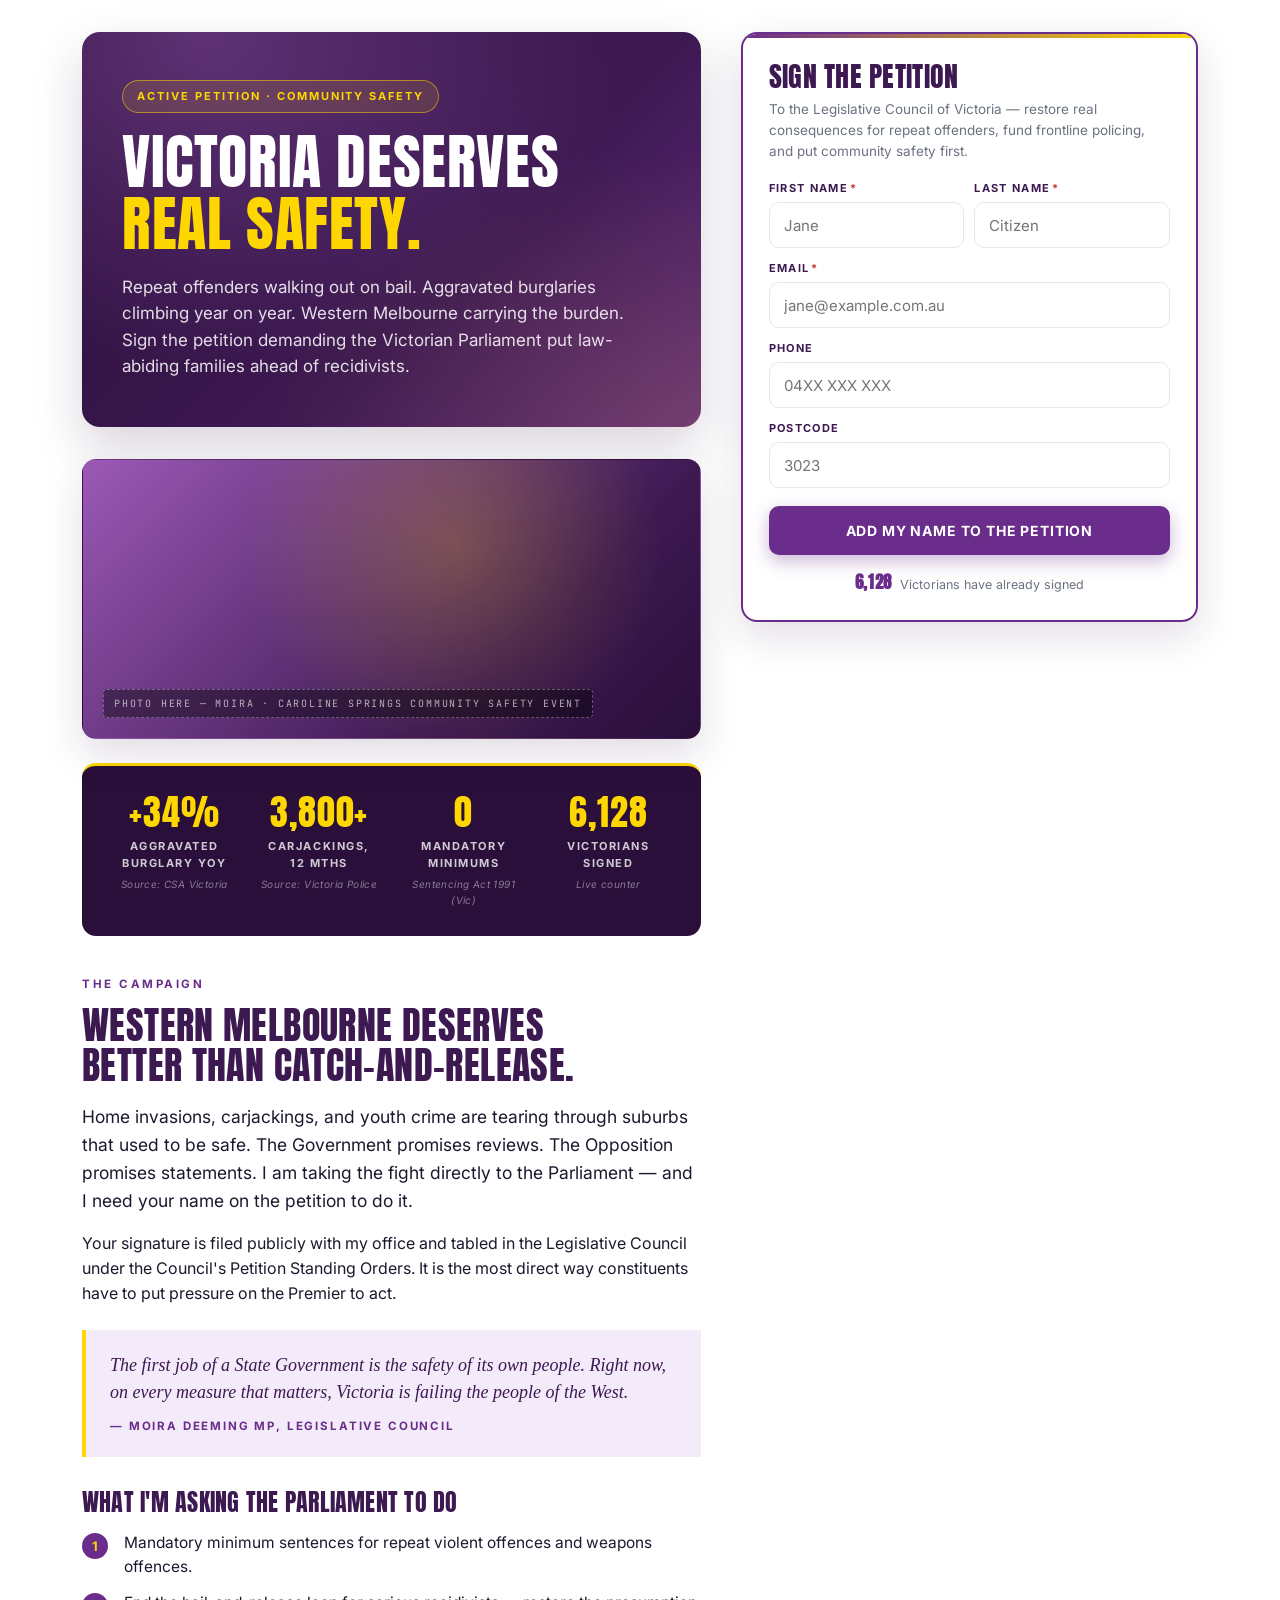
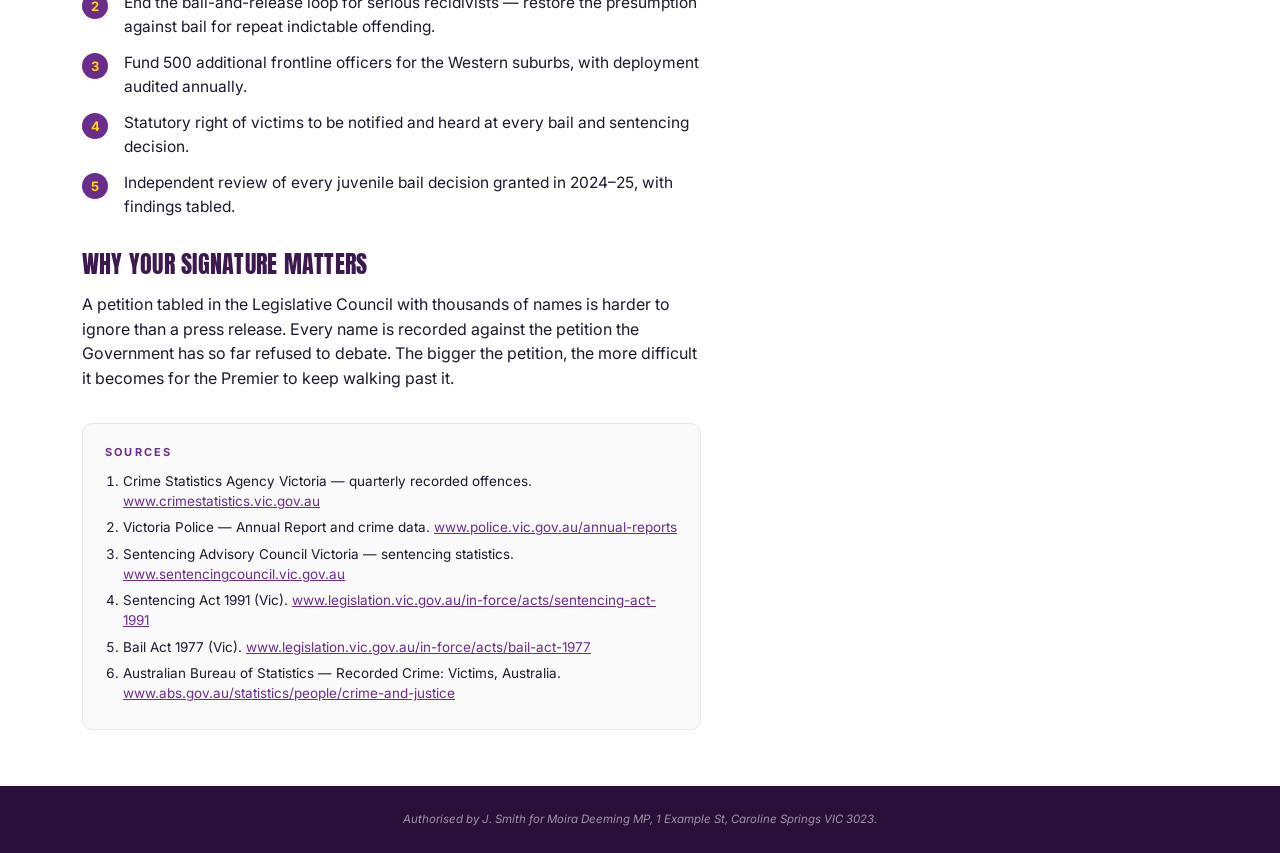
==== commit 710951b1: "Add Decap CMS at /admin/ + new Stop VNI West receiver Content extraction - Pulled all editable copy " ====
--- a/cleanupvictoria/index.html
+++ b/cleanupvictoria/index.html
@@ -3,30 +3,26 @@
 <head>
 <meta charset="UTF-8" />
 <meta name="viewport" content="width=device-width, initial-scale=1.0" />
-<title>Victoria Deserves Real Safety — Sign the Petition</title>
+<title>Sign the Petition</title>
 <link rel="preconnect" href="https://fonts.googleapis.com" />
 <link rel="preconnect" href="https://fonts.gstatic.com" crossorigin />
 <link rel="stylesheet" href="https://fonts.googleapis.com/css2?family=Anton&family=Inter:wght@400;500;600;700;800&family=JetBrains+Mono:wght@400;500&display=swap" />
-<link rel="stylesheet" href="../petition.css" />
+<link rel="stylesheet" href="/petition.css" />
 </head>
 <body>
 
 <main class="page">
   <section class="hero">
-    <span class="eyebrow">Active Petition · Community Safety</span>
-    <h1>Victoria deserves <span class="gold-word">real safety.</span></h1>
-    <p class="lede">
-      Repeat offenders walking out on bail. Aggravated burglaries climbing year on year. Western Melbourne carrying the burden. Sign the petition demanding the Victorian Parliament put law-abiding families ahead of recidivists.
-    </p>
+    <span class="eyebrow" data-bind="eyebrow"></span>
+    <h1 data-bind="headline"></h1>
+    <p class="lede" data-bind="lede"></p>
   </section>
 
   <aside class="petition-aside">
     <div class="petition">
       <div id="petition-form-wrap">
-        <h2>Sign the Petition</h2>
-        <p class="pet-lede">
-          To the Legislative Council of Victoria — restore real consequences for repeat offenders, fund frontline policing, and put community safety first.
-        </p>
+        <h2 data-bind="petH2"></h2>
+        <p class="pet-lede" data-bind="petLede"></p>
 
         <form id="pet-form" novalidate>
           <div class="row-2">
@@ -55,12 +51,12 @@
 
           <div class="field">
             <label for="f-postcode">Postcode</label>
-            <input id="f-postcode" name="postcode" inputmode="numeric" maxlength="4" autocomplete="postal-code" placeholder="3023" />
+            <input id="f-postcode" name="postcode" inputmode="numeric" maxlength="4" autocomplete="postal-code" />
           </div>
 
-          <button class="sign-btn" type="submit" id="f-submit">Add My Name to the Petition</button>
+          <button class="sign-btn" type="submit" id="f-submit" data-bind="petSubmit"></button>
           <div class="counter">
-            <b id="form-counter">6,128</b> Victorians have already signed
+            <b id="form-counter">0</b> Victorians have already signed
           </div>
           <div class="fail-msg" id="fail-msg" style="display:none">
             We couldn't submit your signature. Please check your connection and try again.
@@ -71,11 +67,11 @@
       <div id="petition-thanks" style="display:none">
         <div class="thanks">
           <div class="thanks-tick">✓</div>
-          <h3 id="thanks-name">Thank you.</h3>
-          <p>Your signature has been added. Now help build the pressure — share it with your community.</p>
+          <h3 id="thanks-name" data-bind="petSuccessHeading"></h3>
+          <p data-bind="petSuccessBody"></p>
           <div class="share-row">
-            <button type="button" onclick="window.open('https://www.facebook.com/sharer/sharer.php?u=' + encodeURIComponent(location.href), '_blank')">Facebook</button>
-            <button type="button" onclick="window.open('https://twitter.com/intent/tweet?url=' + encodeURIComponent(location.href) + '&text=' + encodeURIComponent('I just signed the petition: Victoria deserves real safety.'), '_blank')">Post</button>
+            <button type="button" id="share-fb">Facebook</button>
+            <button type="button" id="share-x">Post</button>
             <button type="button" id="copy-btn">Copy Link</button>
           </div>
         </div>
@@ -84,128 +80,40 @@
   </aside>
 
   <div class="content">
-    <div class="hero-photo" aria-label="Photo placeholder — Moira at a Western Melbourne community safety event">
-      <span class="photo-tag">PHOTO HERE — Moira · Caroline Springs community safety event</span>
+    <div class="hero-photo" aria-label="Photo placeholder">
+      <span class="photo-tag" data-bind="photoCaption"></span>
     </div>
 
-    <div class="stats">
-      <div class="stat"><div class="num">+34%</div><div class="lbl">Aggravated Burglary YoY</div><div class="src">Source: CSA Victoria</div></div>
-      <div class="stat"><div class="num">3,800+</div><div class="lbl">Carjackings, 12 mths</div><div class="src">Source: Victoria Police</div></div>
-      <div class="stat"><div class="num">0</div><div class="lbl">Mandatory Minimums</div><div class="src">Sentencing Act 1991 (Vic)</div></div>
-      <div class="stat"><div class="num" id="stat-sigs">6,128</div><div class="lbl">Victorians Signed</div><div class="src">Live counter</div></div>
-    </div>
+    <div class="stats" data-bind="stats"></div>
 
     <section class="argument">
-      <div class="section-label">The Campaign</div>
-      <h2>Western Melbourne deserves better than catch-and-release.</h2>
-      <p class="lede">
-        Home invasions, carjackings, and youth crime are tearing through suburbs that used to be safe. The Government promises reviews. The Opposition promises statements. I am taking the fight directly to the Parliament — and I need your name on the petition to do it.
-      </p>
-      <p>
-        Your signature is filed publicly with my office and tabled in the Legislative Council under the Council's Petition Standing Orders. It is the most direct way constituents have to put pressure on the Premier to act.
-      </p>
+      <div class="section-label" data-bind="argSectionLabel"></div>
+      <h2 data-bind="argH2"></h2>
+      <p class="lede" data-bind="argLede"></p>
+      <p data-bind="argBody"></p>
 
       <div class="quotebox">
-        The first job of a State Government is the safety of its own people. Right now, on every measure that matters, Victoria is failing the people of the West.
-        <cite>— Moira Deeming MP, Legislative Council</cite>
+        <span data-bind="argQuote"></span>
+        <cite data-bind="argQuoteCite"></cite>
       </div>
 
-      <h3>What I'm asking the Parliament to do</h3>
-      <ul class="points">
-        <li><span class="marker">1</span><span>Mandatory minimum sentences for repeat violent offences and weapons offences.</span></li>
-        <li><span class="marker">2</span><span>End the bail-and-release loop for serious recidivists — restore the presumption against bail for repeat indictable offending.</span></li>
-        <li><span class="marker">3</span><span>Fund 500 additional frontline officers for the Western suburbs, with deployment audited annually.</span></li>
-        <li><span class="marker">4</span><span>Statutory right of victims to be notified and heard at every bail and sentencing decision.</span></li>
-        <li><span class="marker">5</span><span>Independent review of every juvenile bail decision granted in 2024–25, with findings tabled.</span></li>
-      </ul>
+      <h3 data-bind="argPlanHeading"></h3>
+      <ul class="points" data-bind="argPlan"></ul>
 
-      <h3>Why your signature matters</h3>
-      <p>
-        A petition tabled in the Legislative Council with thousands of names is harder to ignore than a press release. Every name is recorded against the petition the Government has so far refused to debate. The bigger the petition, the more difficult it becomes for the Premier to keep walking past it.
-      </p>
+      <h3 data-bind="argWhyHeading"></h3>
+      <p data-bind="argWhyBody"></p>
 
       <div class="sources">
         <h4>Sources</h4>
-        <ol>
-          <li>Crime Statistics Agency Victoria — quarterly recorded offences. <a href="https://www.crimestatistics.vic.gov.au/" target="_blank" rel="noopener">crimestatistics.vic.gov.au</a></li>
-          <li>Victoria Police — Annual Report and crime data. <a href="https://www.police.vic.gov.au/annual-reports" target="_blank" rel="noopener">police.vic.gov.au/annual-reports</a></li>
-          <li>Sentencing Advisory Council Victoria — sentencing statistics. <a href="https://www.sentencingcouncil.vic.gov.au/" target="_blank" rel="noopener">sentencingcouncil.vic.gov.au</a></li>
-          <li>Sentencing Act 1991 (Vic). <a href="https://www.legislation.vic.gov.au/in-force/acts/sentencing-act-1991" target="_blank" rel="noopener">legislation.vic.gov.au</a></li>
-          <li>Bail Act 1977 (Vic). <a href="https://www.legislation.vic.gov.au/in-force/acts/bail-act-1977" target="_blank" rel="noopener">legislation.vic.gov.au</a></li>
-          <li>Australian Bureau of Statistics — Recorded Crime: Victims, Australia. <a href="https://www.abs.gov.au/statistics/people/crime-and-justice" target="_blank" rel="noopener">abs.gov.au</a></li>
-        </ol>
+        <ol data-bind="sources"></ol>
       </div>
     </section>
   </div>
 </main>
 
-<footer class="vec">
-  Authorised by J. Smith for Moira Deeming MP, 1 Example St, Caroline Springs VIC 3023.
-</footer>
+<footer class="vec" data-bind="vec"></footer>
 
-<script>
-  (function () {
-    var RECEIVER = 'https://teller.campaignnucleus.com/forms/receiver/d773f558-7154-4c62-9d50-731d0548a97b';
-
-    var counter = 6128;
-    var counterEls = [document.getElementById('stat-sigs'), document.getElementById('form-counter')];
-    function render() { counterEls.forEach(function (el) { if (el) el.textContent = counter.toLocaleString(); }); }
-    setInterval(function () { counter += Math.floor(Math.random() * 3) + 1; render(); }, 5000);
-    render();
-
-    var postI = document.getElementById('f-postcode');
-    postI.addEventListener('input', function () { postI.value = postI.value.replace(/\D/g, '').slice(0, 4); });
-
-    function showErr(id, on) {
-      var e = document.getElementById('e-' + id);
-      var f = document.getElementById('f-' + id);
-      if (e) e.style.display = on ? 'block' : 'none';
-      if (f) f.classList.toggle('error', on);
-    }
-
-    var form = document.getElementById('pet-form');
-    var btn = document.getElementById('f-submit');
-    var fail = document.getElementById('fail-msg');
-
-    form.addEventListener('submit', function (e) {
-      e.preventDefault();
-      fail.style.display = 'none';
-
-      var first = document.getElementById('f-first').value.trim();
-      var last = document.getElementById('f-last').value.trim();
-      var email = document.getElementById('f-email').value.trim();
-
-      var ok = true;
-      if (!first) { showErr('first', true); ok = false; } else showErr('first', false);
-      if (!last) { showErr('last', true); ok = false; } else showErr('last', false);
-      if (!/.+@.+\..+/.test(email)) { showErr('email', true); ok = false; } else showErr('email', false);
-      if (!ok) return;
-
-      btn.disabled = true; btn.textContent = 'Submitting…';
-      var fd = new FormData(form);
-      fetch(RECEIVER, { method: 'POST', body: fd, mode: 'no-cors' })
-        .then(function () {
-          document.getElementById('petition-form-wrap').style.display = 'none';
-          document.getElementById('petition-thanks').style.display = 'block';
-          document.getElementById('thanks-name').textContent = 'Thank you, ' + (first || 'friend') + '.';
-          counter += 1; render();
-        })
-        .catch(function () {
-          btn.disabled = false; btn.textContent = 'Add My Name to the Petition';
-          fail.style.display = 'block';
-        });
-    });
-
-    var copyBtn = document.getElementById('copy-btn');
-    if (copyBtn) {
-      copyBtn.addEventListener('click', function (e) {
-        if (navigator.clipboard) navigator.clipboard.writeText(location.href);
-        e.currentTarget.textContent = 'Copied';
-        setTimeout(function () { e.currentTarget.textContent = 'Copy Link'; }, 1500);
-      });
-    }
-  })();
-</script>
-
+<script>window.PETITION_SLUG = 'cleanupvictoria';</script>
+<script src="/petition.js"></script>
 </body>
 </html>
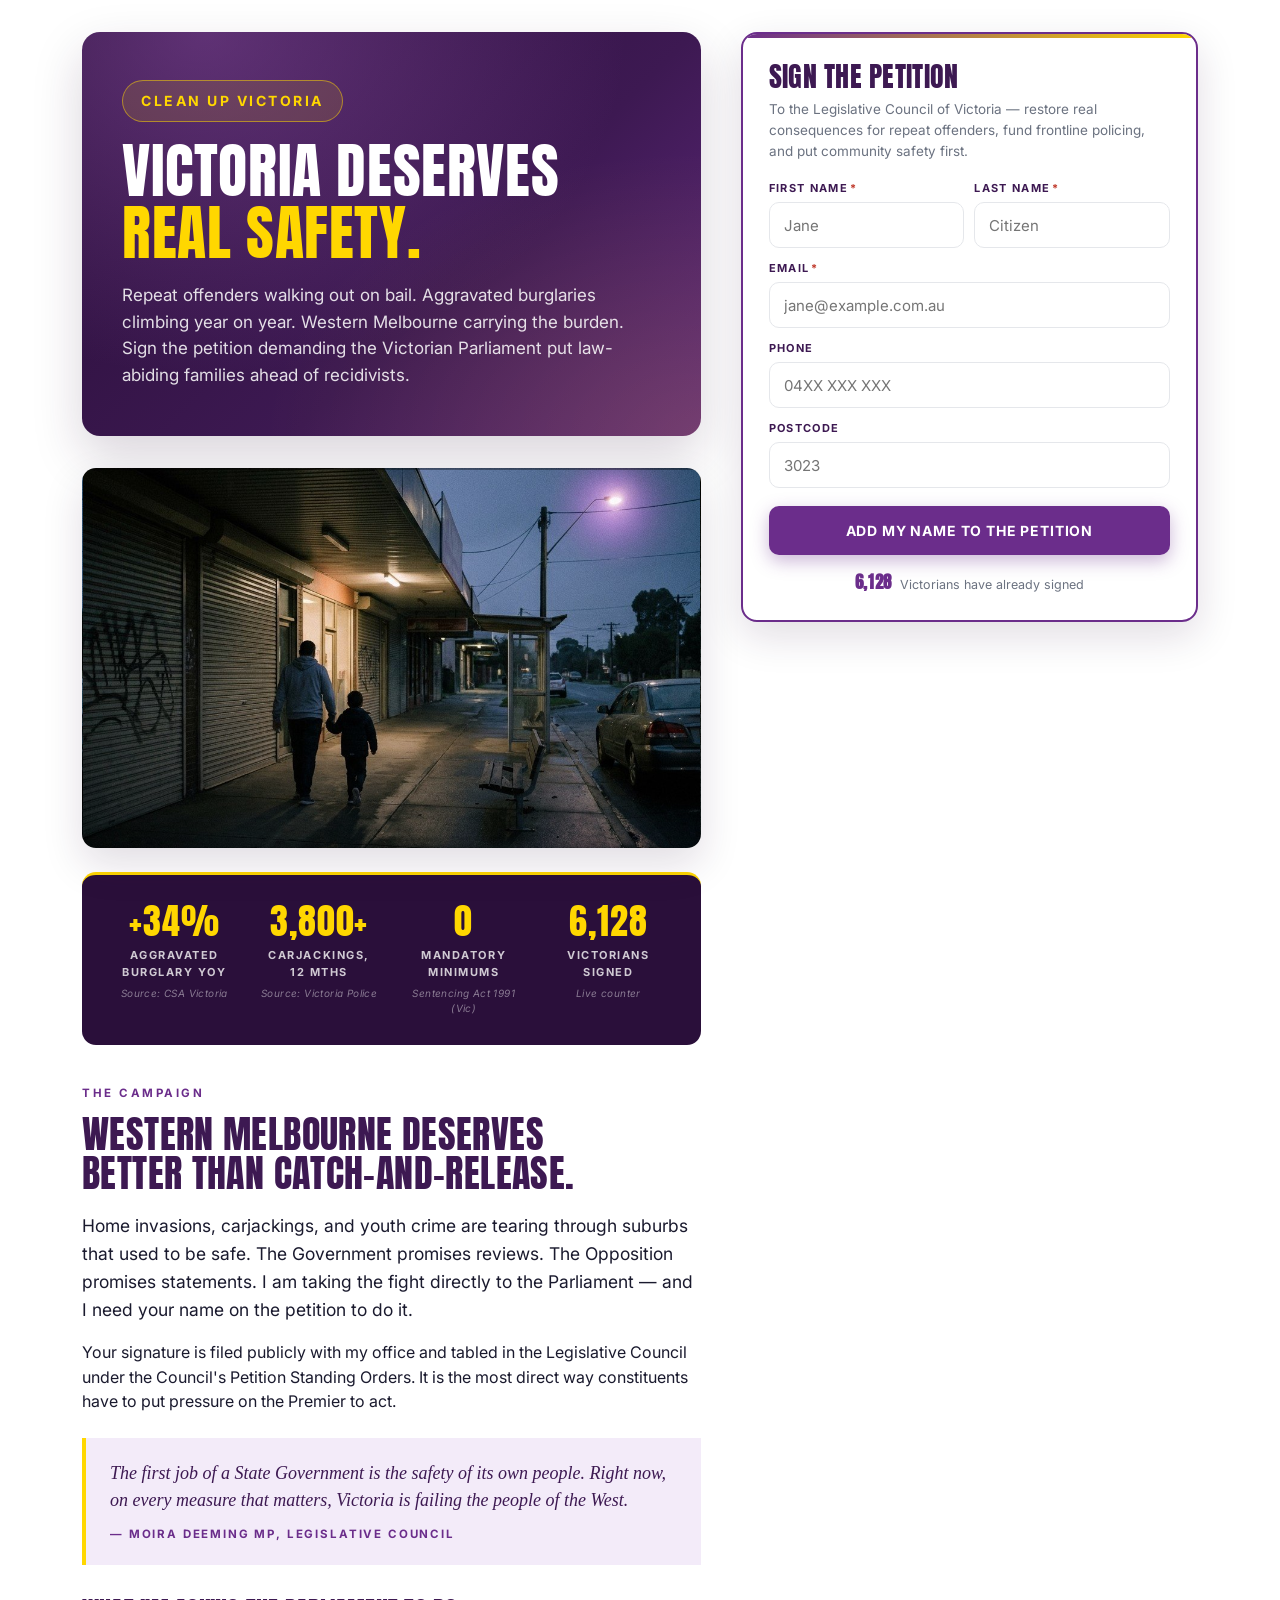
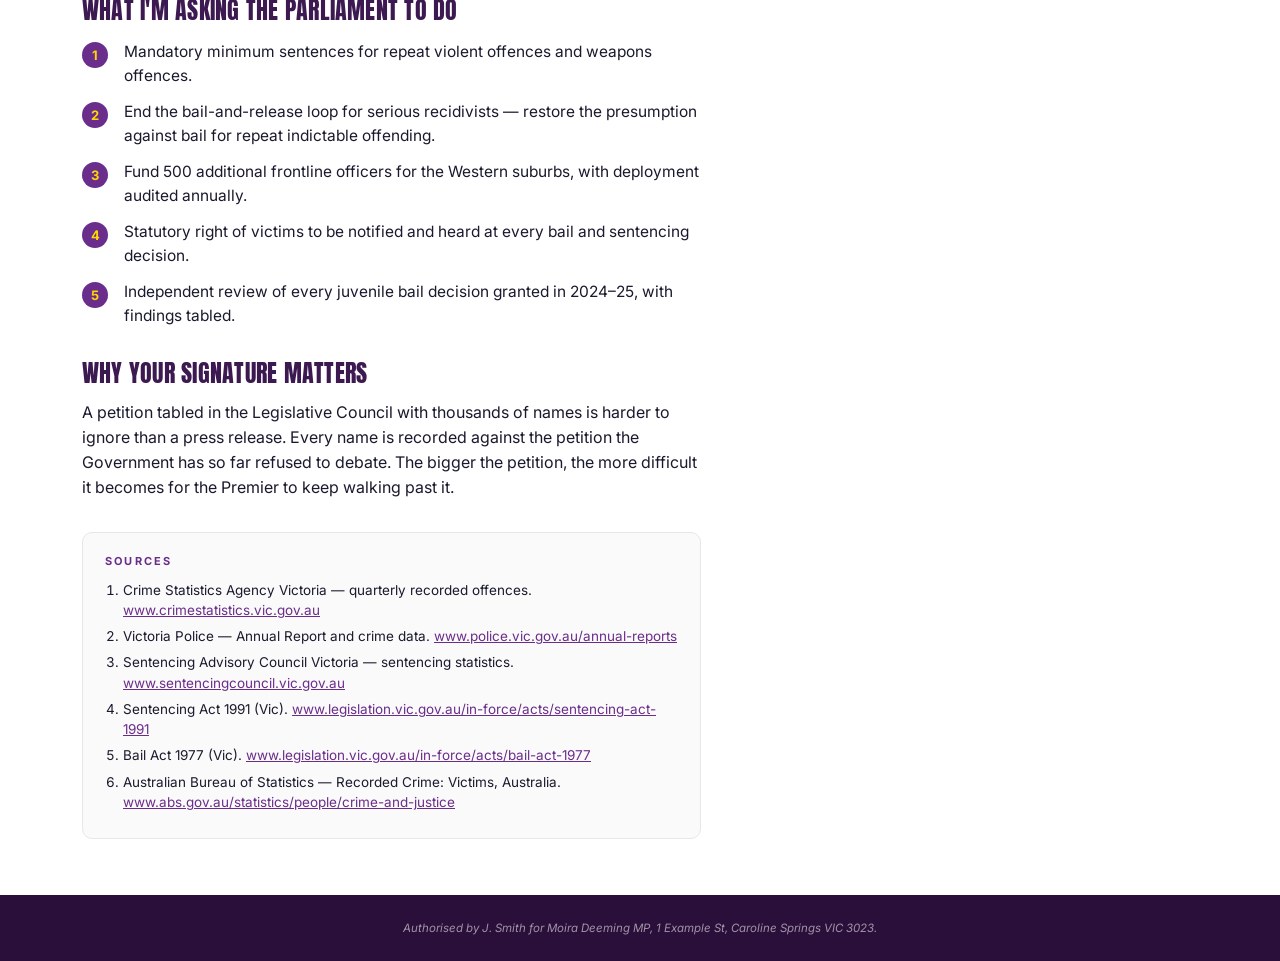
==== commit 87a2e81d: "Add 6-up share grid: FB, X, Instagram, WhatsApp, Email, Copy - Replaces the 3-button share-row in th" ====
--- a/cleanupvictoria/index.html
+++ b/cleanupvictoria/index.html
@@ -69,11 +69,34 @@
           <div class="thanks-tick">✓</div>
           <h3 id="thanks-name" data-bind="petSuccessHeading"></h3>
           <p data-bind="petSuccessBody"></p>
-          <div class="share-row">
-            <button type="button" id="share-fb">Facebook</button>
-            <button type="button" id="share-x">Post</button>
-            <button type="button" id="copy-btn">Copy Link</button>
+          <div class="share-prompt">Share this petition</div>
+          <div class="share-grid">
+            <button type="button" class="share-btn share-btn--fb" id="share-fb" aria-label="Share on Facebook">
+              <svg viewBox="0 0 24 24" fill="currentColor" aria-hidden="true"><path d="M22 12a10 10 0 10-11.6 9.9V14.9H7.9V12h2.5V9.8c0-2.5 1.5-3.9 3.7-3.9 1.1 0 2.2.2 2.2.2v2.4h-1.2c-1.2 0-1.6.8-1.6 1.6V12h2.7l-.4 2.9h-2.3v7c4.8-.8 8.5-5 8.5-9.9z"/></svg>
+              <span>Facebook</span>
+            </button>
+            <button type="button" class="share-btn share-btn--x" id="share-x" aria-label="Post on X">
+              <svg viewBox="0 0 24 24" fill="currentColor" aria-hidden="true"><path d="M18.9 3H22l-7.4 8.5L23.3 21H16.5l-5.3-7-6.1 7H1.9L9.8 12 1.5 3h6.9l4.8 6.4L18.9 3zm-1.1 16h1.7L7.3 4.8H5.4L17.8 19z"/></svg>
+              <span>X</span>
+            </button>
+            <button type="button" class="share-btn share-btn--ig" id="share-ig" aria-label="Share on Instagram">
+              <svg viewBox="0 0 24 24" fill="none" stroke="currentColor" stroke-width="1.8" aria-hidden="true"><rect x="3" y="3" width="18" height="18" rx="5"/><circle cx="12" cy="12" r="4"/><circle cx="17.5" cy="6.5" r="0.9" fill="currentColor"/></svg>
+              <span>Instagram</span>
+            </button>
+            <button type="button" class="share-btn share-btn--wa" id="share-wa" aria-label="Share on WhatsApp">
+              <svg viewBox="0 0 24 24" fill="currentColor" aria-hidden="true"><path d="M17.5 14.4c-.3-.1-1.7-.8-2-.9-.3-.1-.4-.2-.6.1-.2.3-.7.9-.8 1-.2.2-.3.2-.6.1-.3-.1-1.2-.4-2.4-1.4-.9-.8-1.5-1.7-1.6-2-.2-.3 0-.5.1-.6.1-.1.3-.3.4-.5.1-.1.2-.2.3-.4.1-.2 0-.3-.1-.5-.1-.2-.6-1.4-.8-1.9-.2-.5-.4-.4-.6-.4h-.5c-.2 0-.5.1-.7.4-.2.3-.9.9-.9 2.2 0 1.3.9 2.5 1 2.7.1.2 1.8 2.7 4.3 3.8 2.5 1 2.5.7 2.9.6.5-.1 1.7-.7 1.9-1.3.2-.7.2-1.3.1-1.4-.1-.1-.3-.2-.5-.3zM12 2C6.5 2 2 6.5 2 12c0 1.8.5 3.5 1.3 5L2 22l5.1-1.3c1.5.8 3.1 1.3 4.9 1.3 5.5 0 10-4.5 10-10S17.5 2 12 2z"/></svg>
+              <span>WhatsApp</span>
+            </button>
+            <button type="button" class="share-btn share-btn--em" id="share-email" aria-label="Share by email">
+              <svg viewBox="0 0 24 24" fill="none" stroke="currentColor" stroke-width="1.8" stroke-linecap="round" stroke-linejoin="round" aria-hidden="true"><rect x="3" y="5" width="18" height="14" rx="2"/><path d="M3 7l9 6 9-6"/></svg>
+              <span>Email</span>
+            </button>
+            <button type="button" class="share-btn share-btn--cp" id="copy-btn" aria-label="Copy link">
+              <svg viewBox="0 0 24 24" fill="none" stroke="currentColor" stroke-width="1.8" stroke-linecap="round" stroke-linejoin="round" aria-hidden="true"><path d="M10 14a5 5 0 007.07 0l3-3a5 5 0 00-7.07-7.07l-1.5 1.5"/><path d="M14 10a5 5 0 00-7.07 0l-3 3a5 5 0 007.07 7.07l1.5-1.5"/></svg>
+              <span>Copy Link</span>
+            </button>
           </div>
+          <div class="share-toast" id="share-toast"></div>
         </div>
       </div>
     </div>
--- a/petition.css
+++ b/petition.css
@@ -190,19 +190,66 @@
   color: var(--purple-deep); text-transform: uppercase;
 }
 .thanks p { font-size: 13.5px; color: var(--charcoal); line-height: 1.55; margin: 0 0 18px; }
-.share-row { display: flex; gap: 8px; margin-top: 8px; }
-.share-row button {
-  flex: 1; padding: 11px;
-  font-size: 11px; font-weight: 700;
-  letter-spacing: 0.08em; text-transform: uppercase;
-  background: var(--purple-faint); color: var(--purple);
-  border: none; border-radius: 8px; cursor: pointer;
-}
-.share-row button:hover { background: var(--purple); color: #fff; }
-
-/* ── Photo placeholder ── */
+
+/* Share grid — 6 platform-coloured buttons */
+.share-prompt {
+  font-size: 11.5px;
+  font-weight: 700;
+  letter-spacing: 0.18em;
+  text-transform: uppercase;
+  color: var(--purple);
+  margin: 4px 0 10px;
+  text-align: center;
+}
+.share-grid {
+  display: grid;
+  grid-template-columns: repeat(3, 1fr);
+  gap: 8px;
+  margin-top: 4px;
+}
+.share-btn {
+  display: flex;
+  flex-direction: column;
+  align-items: center;
+  justify-content: center;
+  gap: 6px;
+  padding: 14px 8px;
+  border: none;
+  border-radius: 10px;
+  cursor: pointer;
+  color: #fff;
+  font-family: 'Inter', sans-serif;
+  font-weight: 700;
+  font-size: 10.5px;
+  letter-spacing: 0.08em;
+  text-transform: uppercase;
+  transition: transform 0.12s, filter 0.12s, box-shadow 0.12s;
+  text-decoration: none;
+}
+.share-btn svg { width: 22px; height: 22px; }
+.share-btn:hover { transform: translateY(-2px); filter: brightness(1.05); box-shadow: 0 6px 16px rgba(0,0,0,0.2); }
+.share-btn--fb { background: #1877F2; }
+.share-btn--x  { background: #000000; }
+.share-btn--ig { background: linear-gradient(45deg, #f09433 0%, #e6683c 25%, #dc2743 50%, #cc2366 75%, #bc1888 100%); }
+.share-btn--wa { background: #25D366; }
+.share-btn--em { background: #5F6368; }
+.share-btn--cp { background: var(--purple-deep); }
+.share-toast {
+  margin-top: 10px;
+  padding: 9px 12px;
+  background: var(--purple-faint);
+  color: var(--purple-deep);
+  border-radius: 8px;
+  font-size: 12.5px;
+  font-weight: 600;
+  text-align: center;
+  display: none;
+}
+.share-toast.show { display: block; }
+
+/* ── Photo placeholder / hero image ── */
 .hero-photo {
-  height: 280px;
+  height: 380px;
   border-radius: 14px;
   background:
     radial-gradient(circle at 60% 30%, rgba(255,215,0,0.22), transparent 50%),
@@ -211,6 +258,11 @@
   position: relative;
   display: flex; align-items: flex-end; padding: 20px;
   box-shadow: 0 16px 40px rgba(42,15,58,0.14);
+  background-size: cover;
+  background-position: center;
+}
+.hero-photo.has-image {
+  border: 1px solid rgba(0,0,0,0.08);
 }
 .hero-photo .photo-tag {
   font-family: 'JetBrains Mono', 'SF Mono', monospace;
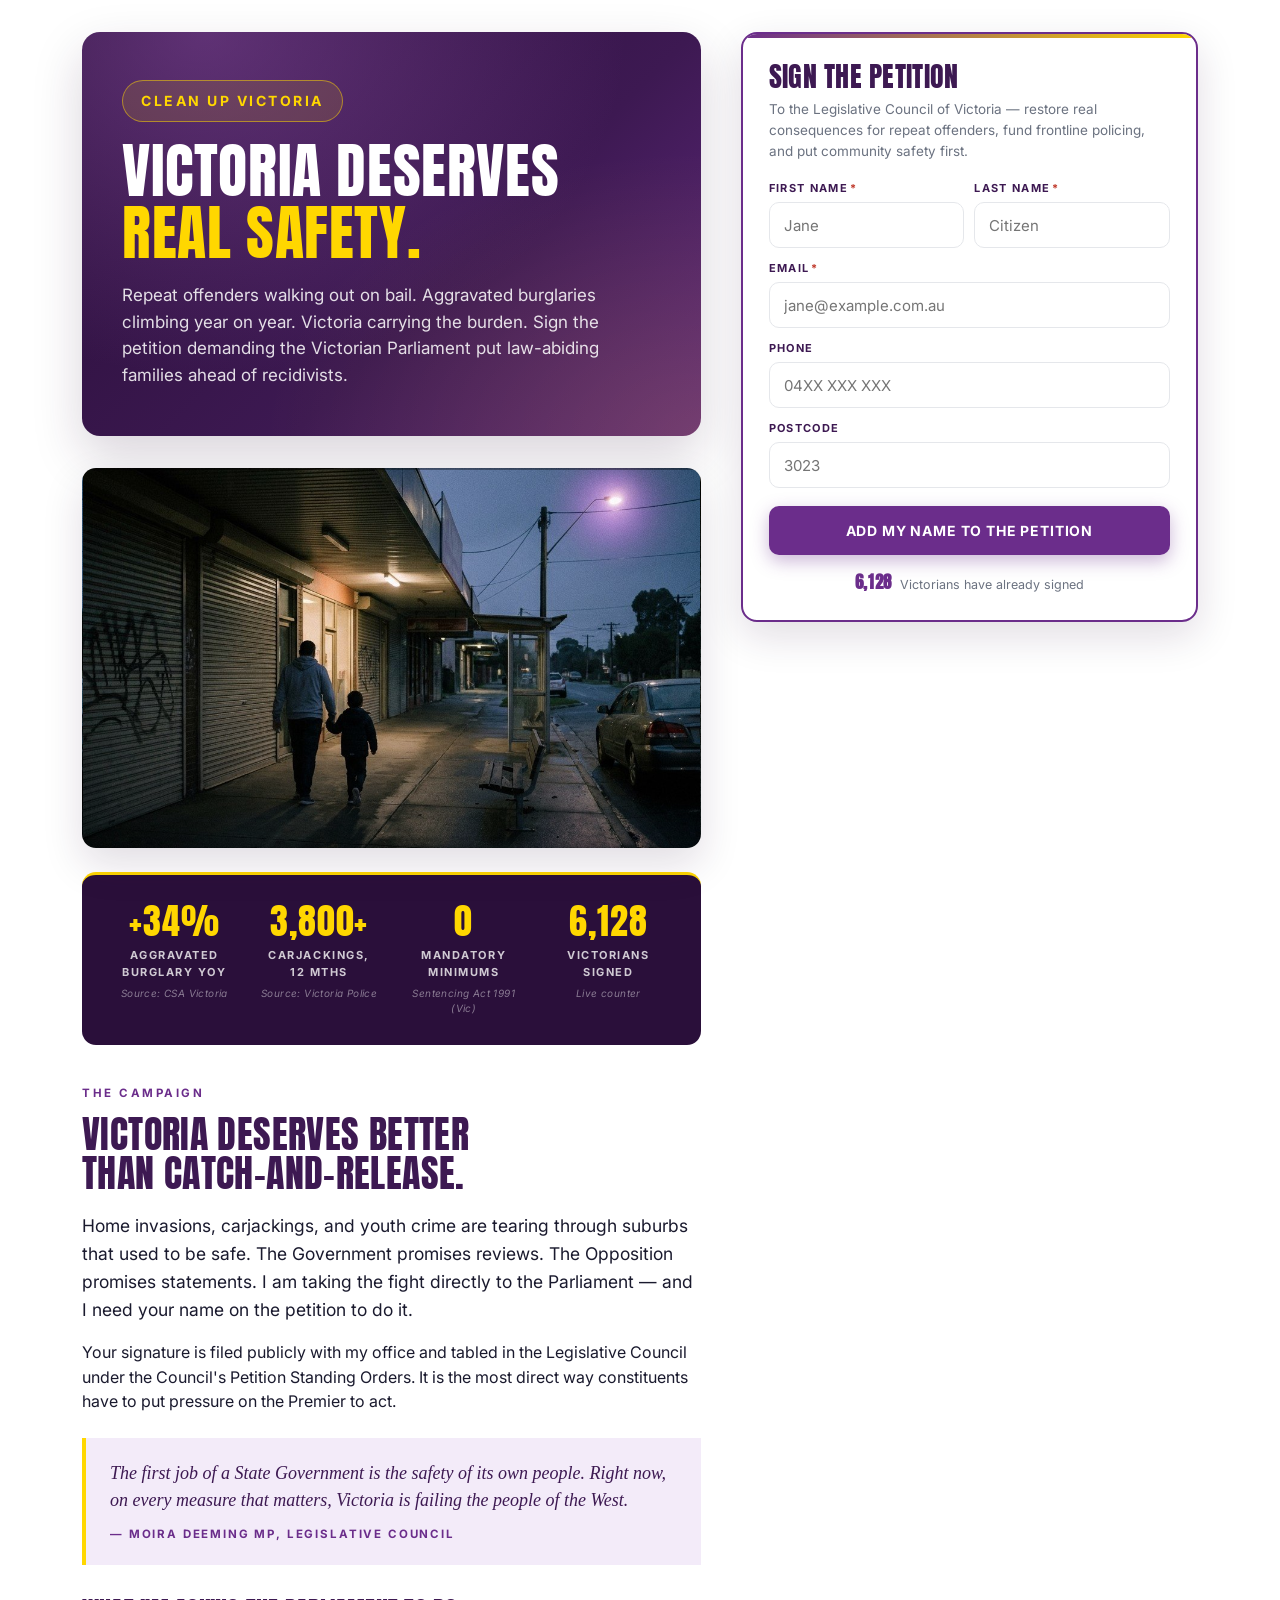
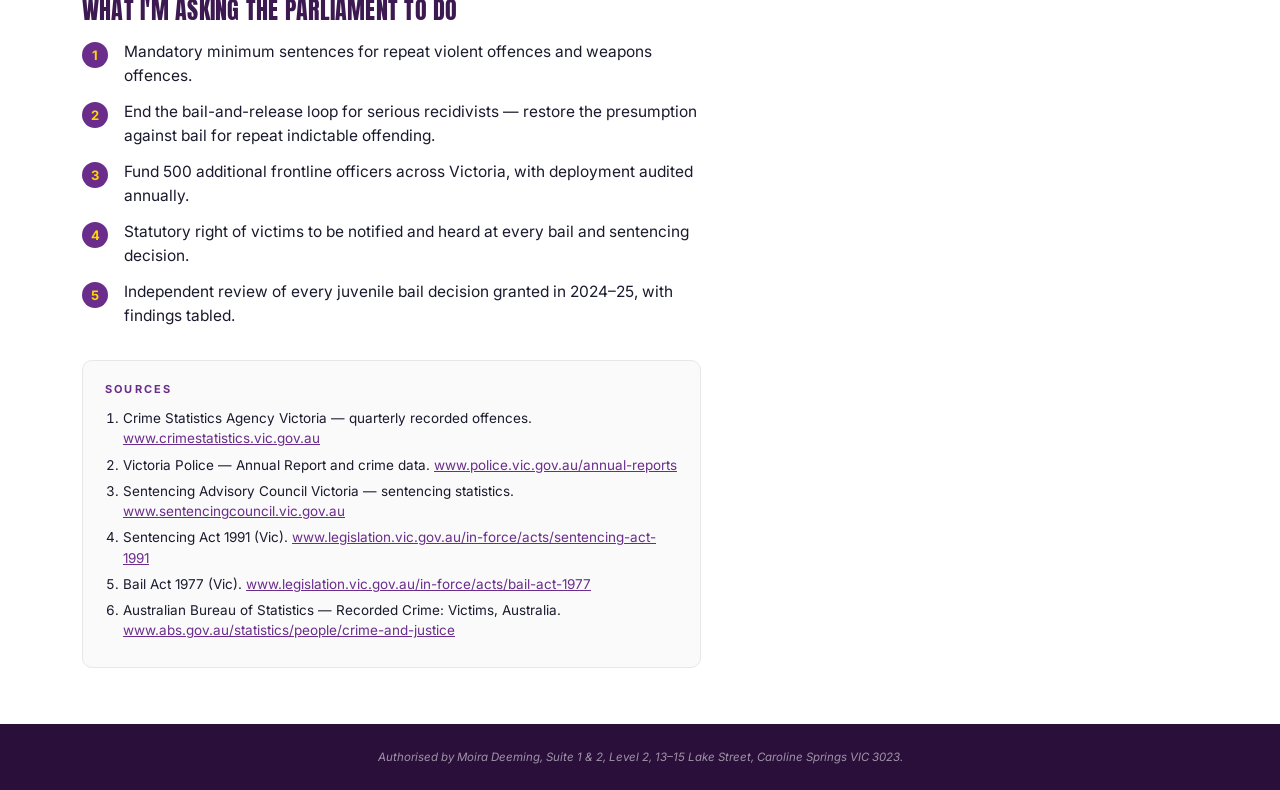
==== commit bf38561a: "notowers: edge-to-edge banner hero; eyebrow + headline cleared - Added /media/notowers-banner.jpg (1" ====
--- a/cleanupvictoria/index.html
+++ b/cleanupvictoria/index.html
@@ -10,6 +10,10 @@
 <link rel="stylesheet" href="/petition.css" />
 </head>
 <body>
+
+<div class="banner" data-bind="banner" style="display:none">
+  <img alt="" />
+</div>
 
 <main class="page">
   <section class="hero">
@@ -87,6 +91,10 @@
               <svg viewBox="0 0 24 24" fill="currentColor" aria-hidden="true"><path d="M17.5 14.4c-.3-.1-1.7-.8-2-.9-.3-.1-.4-.2-.6.1-.2.3-.7.9-.8 1-.2.2-.3.2-.6.1-.3-.1-1.2-.4-2.4-1.4-.9-.8-1.5-1.7-1.6-2-.2-.3 0-.5.1-.6.1-.1.3-.3.4-.5.1-.1.2-.2.3-.4.1-.2 0-.3-.1-.5-.1-.2-.6-1.4-.8-1.9-.2-.5-.4-.4-.6-.4h-.5c-.2 0-.5.1-.7.4-.2.3-.9.9-.9 2.2 0 1.3.9 2.5 1 2.7.1.2 1.8 2.7 4.3 3.8 2.5 1 2.5.7 2.9.6.5-.1 1.7-.7 1.9-1.3.2-.7.2-1.3.1-1.4-.1-.1-.3-.2-.5-.3zM12 2C6.5 2 2 6.5 2 12c0 1.8.5 3.5 1.3 5L2 22l5.1-1.3c1.5.8 3.1 1.3 4.9 1.3 5.5 0 10-4.5 10-10S17.5 2 12 2z"/></svg>
               <span>WhatsApp</span>
             </button>
+            <button type="button" class="share-btn share-btn--sms" id="share-sms" aria-label="Share by text message">
+              <svg viewBox="0 0 24 24" fill="currentColor" aria-hidden="true"><path d="M12 2C6.5 2 2 5.8 2 10.5c0 2.3 1.1 4.4 2.9 5.9-.1 1.2-.5 2.5-1.4 3.6-.2.2-.2.5-.1.7.1.2.4.3.6.3 2.2-.2 3.9-1 5-1.9 1 .3 2 .4 3 .4 5.5 0 10-3.8 10-8.5S17.5 2 12 2zM7.5 11.5a1 1 0 110-2 1 1 0 010 2zm4.5 0a1 1 0 110-2 1 1 0 010 2zm4.5 0a1 1 0 110-2 1 1 0 010 2z"/></svg>
+              <span>Text</span>
+            </button>
             <button type="button" class="share-btn share-btn--em" id="share-email" aria-label="Share by email">
               <svg viewBox="0 0 24 24" fill="none" stroke="currentColor" stroke-width="1.8" stroke-linecap="round" stroke-linejoin="round" aria-hidden="true"><rect x="3" y="5" width="18" height="14" rx="2"/><path d="M3 7l9 6 9-6"/></svg>
               <span>Email</span>
--- a/petition.css
+++ b/petition.css
@@ -23,6 +23,19 @@
   font-size: 16px;
   line-height: 1.55;
   -webkit-font-smoothing: antialiased;
+}
+
+/* ── Full-width banner (edge to edge) ── */
+.banner {
+  width: 100%;
+  display: block;
+  background: var(--purple-deep);
+  line-height: 0;
+}
+.banner img {
+  width: 100%;
+  height: auto;
+  display: block;
 }
 
 /* ── Page grid ──
@@ -228,12 +241,13 @@
 }
 .share-btn svg { width: 22px; height: 22px; }
 .share-btn:hover { transform: translateY(-2px); filter: brightness(1.05); box-shadow: 0 6px 16px rgba(0,0,0,0.2); }
-.share-btn--fb { background: #1877F2; }
-.share-btn--x  { background: #000000; }
-.share-btn--ig { background: linear-gradient(45deg, #f09433 0%, #e6683c 25%, #dc2743 50%, #cc2366 75%, #bc1888 100%); }
-.share-btn--wa { background: #25D366; }
-.share-btn--em { background: #5F6368; }
-.share-btn--cp { background: var(--purple-deep); }
+.share-btn--fb  { background: #1877F2; }
+.share-btn--x   { background: #000000; }
+.share-btn--ig  { background: linear-gradient(45deg, #f09433 0%, #e6683c 25%, #dc2743 50%, #cc2366 75%, #bc1888 100%); }
+.share-btn--wa  { background: #25D366; }
+.share-btn--sms { background: #007AFF; }
+.share-btn--em  { background: #5F6368; }
+.share-btn--cp  { background: var(--purple-deep); grid-column: 1 / -1; }
 .share-toast {
   margin-top: 10px;
   padding: 9px 12px;
